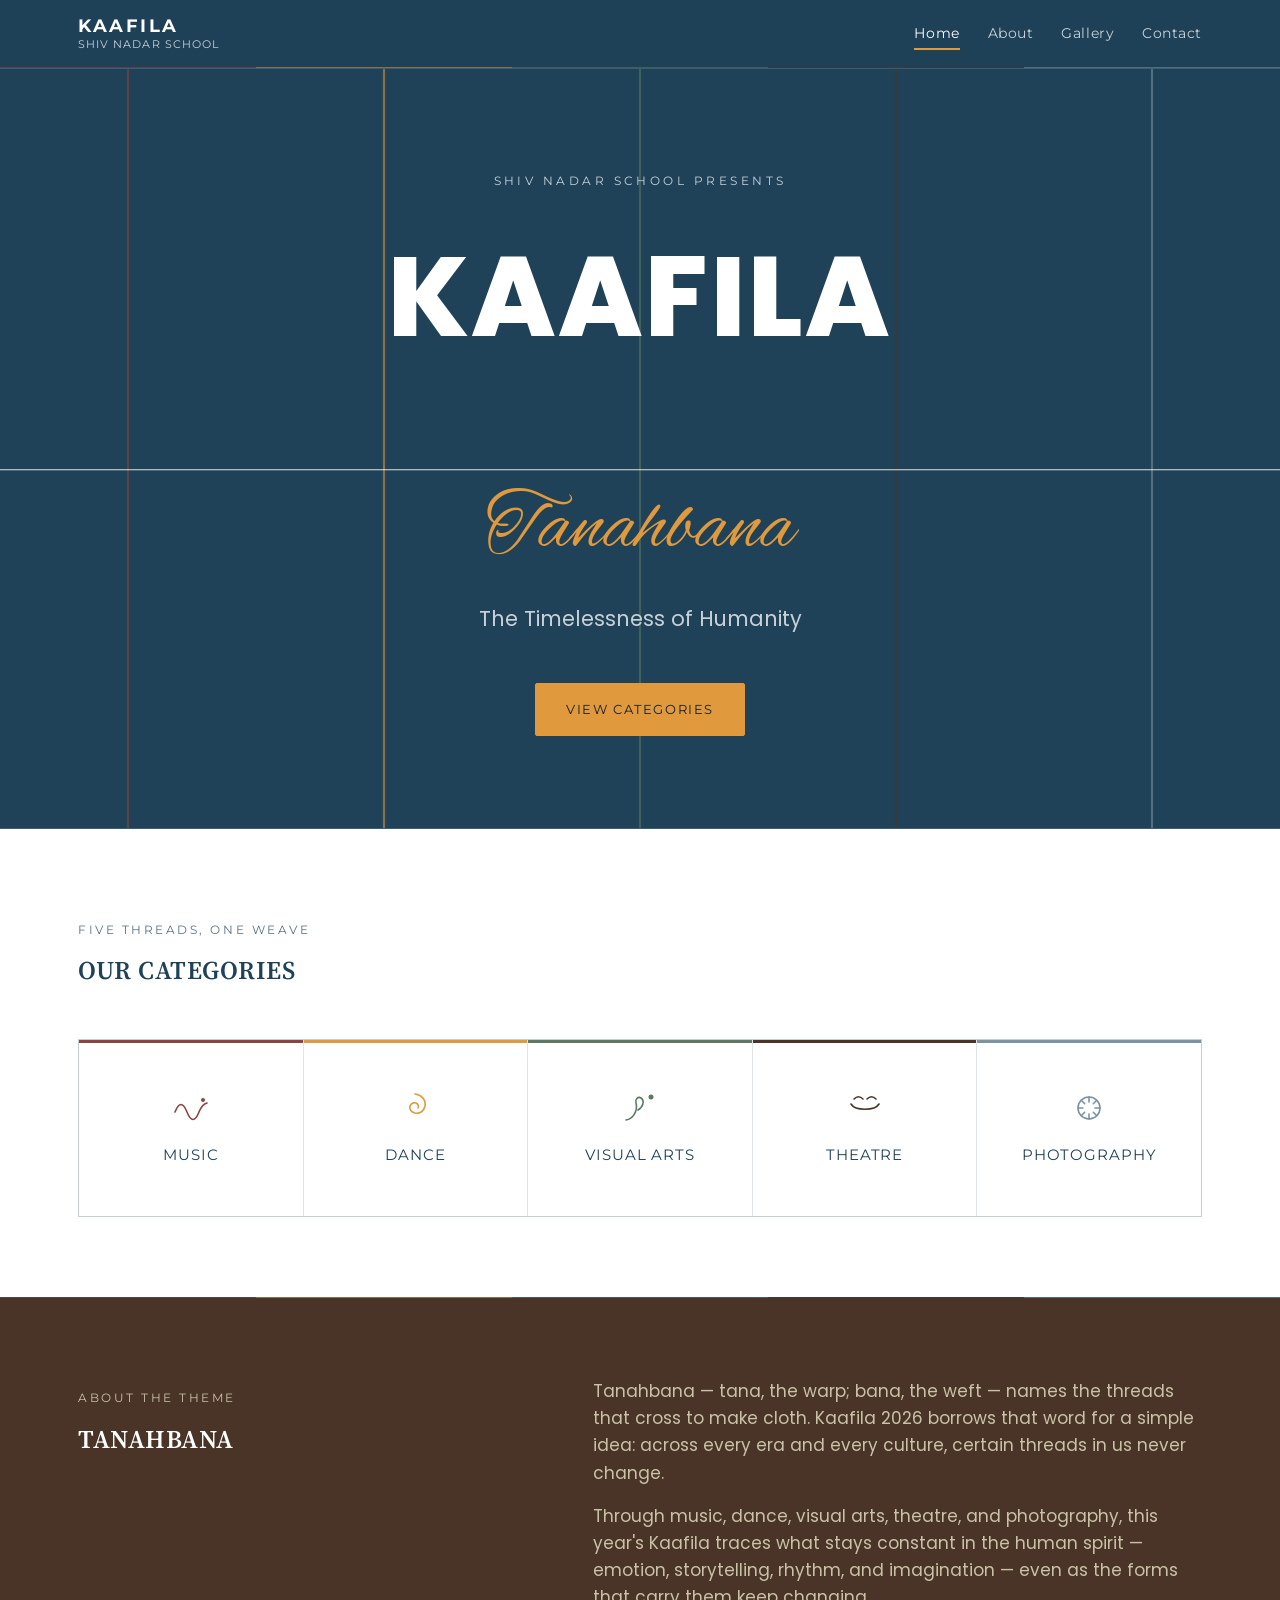
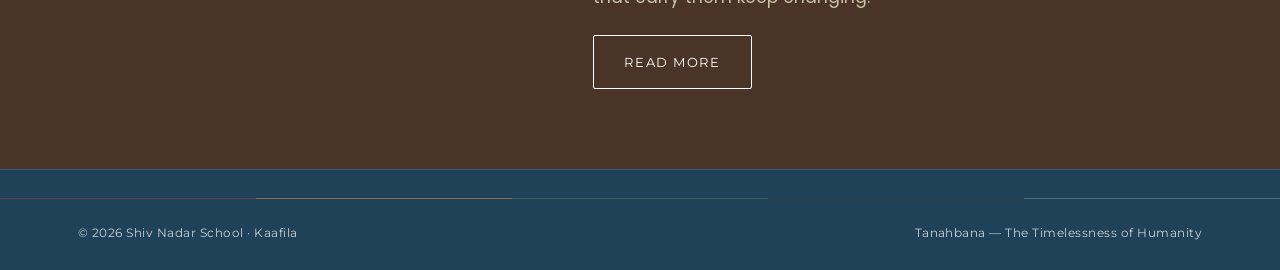
==== index.html @ 6c871692 "Initial commit - Kaafila website" ====
<!DOCTYPE html>
<html lang="en">
<head>
<meta charset="UTF-8">
<meta name="viewport" content="width=device-width, initial-scale=1.0">
<title>Kaafila 2026 — Tanahbana | Shiv Nadar School</title>
<meta name="description" content="Kaafila 2026, Shiv Nadar School's annual celebration of the arts. Theme: Tanahbana — The Timelessness of Humanity. Music, Dance, Visual Arts, Theatre, Photography.">
<link rel="preconnect" href="https://fonts.googleapis.com">
<link rel="preconnect" href="https://fonts.gstatic.com" crossorigin>
<link href="https://fonts.googleapis.com/css2?family=Poppins:wght@400;500;600;700;800;900&family=Source+Serif+4:ital,wght@0,400;0,600;0,700;1,400&family=Montserrat:wght@400;500;600;700&family=Alex+Brush&display=swap" rel="stylesheet">
<link rel="stylesheet" href="css/style.css">
</head>
<body>
<a href="#main-content" class="skip-link">Skip to main content</a>

<header class="site-header">
  <div class="container nav-row">
    <a href="index.html" class="wordmark">
      <span class="name">KAAFILA</span>
      <span class="school">Shiv Nadar School</span>
    </a>
    <button class="nav-toggle" aria-label="Toggle navigation" aria-expanded="false" aria-controls="primary-nav">
      <svg width="20" height="20" viewBox="0 0 20 20" fill="none" stroke="currentColor" stroke-width="1.6" stroke-linecap="round"><line x1="2" y1="5" x2="18" y2="5"/><line x1="2" y1="10" x2="18" y2="10"/><line x1="2" y1="15" x2="18" y2="15"/></svg>
    </button>
    <nav class="nav-links" id="primary-nav" aria-label="Primary">
      <a href="index.html" aria-current="page">Home</a>
      <a href="about.html">About</a>
      <a href="gallery.html">Gallery</a>
      <a href="contact.html">Contact</a>
    </nav>
  </div>
  <div class="weft" role="presentation"></div>
</header>

<main id="main-content">
  <section class="hero" data-band="navy">
    <svg class="loom" viewBox="0 0 1200 800" preserveAspectRatio="xMidYMid slice" aria-hidden="true" focusable="false">
      <line class="warp" x1="120" y1="0" x2="120" y2="800" style="stroke:var(--thread-music); animation-delay:0.1s" stroke-width="2"/>
      <line class="warp" x1="360" y1="0" x2="360" y2="800" style="stroke:var(--thread-dance); animation-delay:0.3s" stroke-width="2"/>
      <line class="warp" x1="600" y1="0" x2="600" y2="800" style="stroke:var(--thread-visual); animation-delay:0.5s" stroke-width="2"/>
      <line class="warp" x1="840" y1="0" x2="840" y2="800" style="stroke:var(--thread-theatre); animation-delay:0.7s" stroke-width="2"/>
      <line class="warp" x1="1080" y1="0" x2="1080" y2="800" style="stroke:var(--thread-photo); animation-delay:0.9s" stroke-width="2"/>
      <line class="weft-line" x1="0" y1="420" x2="1200" y2="420" style="stroke:var(--thread-cream)" stroke-width="1"/>
    </svg>

    <div class="hero-content">
      <p class="hero-eyebrow">Shiv Nadar School Presents</p>
      <h1 class="hero-title">KAAFILA</h1>
      <p class="hero-theme">Tanahbana</p>
      <p class="hero-tagline">The Timelessness of Humanity</p>
      <a href="#categories" class="btn btn-solid">View Categories</a>
    </div>
  </section>

  <section class="section" id="categories" data-band="white">
    <div class="container">
      <div class="section-head">
        <p class="eyebrow">Five Threads, One Weave</p>
        <h2 class="section-title">Our Categories</h2>
      </div>

      <div class="categories-grid" data-reveal-group>
        <a class="category-card" href="music.html" data-cat="music">
          <svg class="icon" viewBox="0 0 40 40" fill="none" stroke="currentColor" stroke-width="1.6" stroke-linecap="round" stroke-linejoin="round" aria-hidden="true">
            <path d="M4 24c4-10 8-10 12 0s8 10 12 0c2-5 4-8 8-9"/>
            <circle cx="32" cy="12" r="2" fill="currentColor" stroke="none"/>
          </svg>
          <span class="label">Music</span>
        </a>
        <a class="category-card" href="dance.html" data-cat="dance">
          <svg class="icon" viewBox="0 0 40 40" fill="none" stroke="currentColor" stroke-width="1.6" stroke-linecap="round" stroke-linejoin="round" aria-hidden="true">
            <path d="M20 6c7 1 11 6 10 12-1 5-5 8-10 7-4-1-6-4-5-7 1-2 3-4 6-3 2 1 3 3 2 5"/>
          </svg>
          <span class="label">Dance</span>
        </a>
        <a class="category-card" href="visual-arts.html" data-cat="visual">
          <svg class="icon" viewBox="0 0 40 40" fill="none" stroke="currentColor" stroke-width="1.6" stroke-linecap="round" stroke-linejoin="round" aria-hidden="true">
            <path d="M6 32c7-1 12-9 10-17-1-4 2-7 5-5 4 3 2 9-3 12"/>
            <circle cx="31" cy="9" r="2.5" fill="currentColor" stroke="none"/>
          </svg>
          <span class="label">Visual Arts</span>
        </a>
        <a class="category-card" href="theatre.html" data-cat="theatre">
          <svg class="icon" viewBox="0 0 40 40" fill="none" stroke="currentColor" stroke-width="1.6" stroke-linecap="round" stroke-linejoin="round" aria-hidden="true">
            <path d="M6 16c4 7 24 7 28 0"/>
            <path d="M9 11c3-3 6-3 9 0M22 11c3-3 6-3 9 0"/>
          </svg>
          <span class="label">Theatre</span>
        </a>
        <a class="category-card" href="photography.html" data-cat="photo">
          <svg class="icon" viewBox="0 0 40 40" fill="none" stroke="currentColor" stroke-width="1.6" stroke-linecap="round" stroke-linejoin="round" aria-hidden="true">
            <circle cx="20" cy="20" r="11"/>
            <path d="M20 9v5M31 20h-5M20 31v-5M9 20h5M27.8 12.2l-3.5 3.5M27.8 27.8l-3.5-3.5M12.2 27.8l3.5-3.5M12.2 12.2l3.5 3.5"/>
          </svg>
          <span class="label">Photography</span>
        </a>
      </div>
    </div>
  </section>

  <hr class="weft">

  <section class="section" data-band="brown">
    <div class="container theme-block">
      <div>
        <p class="eyebrow">About the Theme</p>
        <h2 class="section-title">Tanahbana</h2>
      </div>
      <div>
        <div class="prose">
          <p>Tanahbana — tana, the warp; bana, the weft — names the threads that cross to make cloth. Kaafila 2026 borrows that word for a simple idea: across every era and every culture, certain threads in us never change.</p>
          <p id="theme-more-start">Through music, dance, visual arts, theatre, and photography, this year's Kaafila traces what stays constant in the human spirit — emotion, storytelling, rhythm, and imagination — even as the forms that carry them keep changing.</p>
        </div>
        <div class="read-more-panel" data-read-more-panel>
          <div class="prose" style="padding-top: 1rem;">
            <p>Every performer, artist, and photographer at Kaafila is, in a small way, weaving their own thread into this pattern. The festival doesn't ask any one art form to speak for all of them — it asks each to bring its own weave, so the whole cloth is stronger for the difference.</p>
          </div>
        </div>
        <button class="btn" data-read-more aria-expanded="false" style="margin-top: 1.5rem;">Read More</button>
      </div>
    </div>
  </section>
</main>

<footer class="site-footer">
  <div class="weft" role="presentation"></div>
  <div class="container footer-row" style="padding-top: 1.5rem;">
    <span>© 2026 Shiv Nadar School · Kaafila</span>
    <span>Tanahbana — The Timelessness of Humanity</span>
  </div>
</footer>

<script src="js/main.js"></script>
</body>
</html>
---- css/style.css ----
/* ==========================================================================
   Kaafila 2026 — Tanahbana
   The site's visual language is woven: warp (--tana, vertical, structural)
   and weft (--bana, horizontal, connective) threads recur as dividers,
   underlines and the hero signature.

   Palette balance: navy, white, and espresso brown are the three dominant
   colors — each gets real screen space via section "bands" (data-band on
   each <section>) that cycle navy → white → brown down the page, like
   woven stripes, rather than one color drowning out the other two. Brick
   red and amber stay accents. Sage green and slate blue-grey round out the
   five category colors (the brand palette only supplies 5 hues, and the
   site needs 5 distinguishable ones).

   Token architecture:
   - --ink / --ink-soft / --thread-cream / --thread-cream-dim / --line /
     --line-strong: FIXED navy-band values. Used only by the header, footer,
     skip-link and other chrome that never re-bands as you scroll — that
     chrome should look identical everywhere for wayfinding.
   - --band-*: the same roles, but re-scoped per section via [data-band].
     Everything inside <main> sections reads these instead, so a card,
     button or heading automatically re-themes for whichever band it's in.
   - --thread-*, --charcoal: category accent colors and their paired dark
     text. Global and fixed on purpose — a "Dance" tag should always read
     as amber, whatever band it happens to sit on.
   ========================================================================== */

:root {
  /* Fixed navy-band chrome colors (header, footer, skip-link, focus rings
     fall back to these outside any [data-band] scope) */
  --ink: #1f4258;
  --ink-soft: #2c5570;
  --thread-cream: #ffffff;
  --thread-cream-dim: #c8d1d8;
  --charcoal: #16212b;
  --brown: #4a3428;

  --line: rgba(255, 255, 255, 0.14);
  --line-strong: rgba(255, 255, 255, 0.28);

  /* Band-relative tokens — default to the navy band; overridden below by
     [data-band="white"] and [data-band="brown"] */
  --band-bg: var(--ink);
  --band-surface: var(--ink-soft);
  --band-fg: var(--thread-cream);
  --band-fg-dim: var(--thread-cream-dim);
  --band-line: var(--line);
  --band-line-strong: var(--line-strong);

  /* Category threads — always fixed, never band-relative */
  --thread-music: #8b4441;    /* accent: brick red */
  --thread-dance: #e0993d;    /* accent: amber */
  --thread-visual: #5c7a63;   /* sage — bridges the palette */
  --thread-theatre: #4a3428;  /* espresso brown, in its category-color role */
  --thread-photo: #7c93a3;    /* slate blue-grey — sepia's cool counterpart */

  /* Type — Poppins (main font, body + display), Source Serif 4 (headings +
     subtitles, serif contrast), Montserrat (nav/labels/UI chrome),
     Alex Brush (script accent — "Tanahbana" only, free stand-in for the
     brief's Brittany, which is a paid font not licensable for the web) */
  --font-display: "Alex Brush", "Brush Script MT", cursive;
  --font-heading: "Source Serif 4", Georgia, serif;
  --font-body: "Poppins", "Helvetica Neue", Arial, sans-serif;
  --font-ui: "Montserrat", "Helvetica Neue", Arial, sans-serif;

  --space-1: 0.5rem;
  --space-2: 1rem;
  --space-3: 1.75rem;
  --space-4: 3rem;
  --space-5: 5rem;
  --space-6: 8rem;

  --container: 1180px;
  --radius: 2px;
}

/* Band overrides — applied to <section data-band="..."> */
[data-band="white"] {
  --band-bg: #ffffff;
  --band-surface: #eef2f4;
  --band-fg: #1f4258;
  --band-fg-dim: #5c7280;
  --band-line: rgba(31, 66, 88, 0.14);
  --band-line-strong: rgba(31, 66, 88, 0.28);
}
[data-band="brown"] {
  --band-bg: var(--brown);
  --band-surface: #5d4636;
  --band-fg: #ffffff;
  --band-fg-dim: #c9c2a6;
  --band-line: rgba(255, 255, 255, 0.14);
  --band-line-strong: rgba(255, 255, 255, 0.28);
}
[data-band="navy"] {
  --band-bg: var(--ink);
  --band-surface: var(--ink-soft);
  --band-fg: var(--thread-cream);
  --band-fg-dim: var(--thread-cream-dim);
  --band-line: var(--line);
  --band-line-strong: var(--line-strong);
}

/* -------------------------------------------------------------------------
   Reset
   ------------------------------------------------------------------------- */
*, *::before, *::after { box-sizing: border-box; }
html { scroll-behavior: smooth; }
@media (prefers-reduced-motion: reduce) {
  html { scroll-behavior: auto; }
  *, *::before, *::after {
    animation-duration: 0.001ms !important;
    animation-iteration-count: 1 !important;
    transition-duration: 0.001ms !important;
    scroll-behavior: auto !important;
  }
}

body {
  margin: 0;
  background: var(--band-bg);
  color: var(--band-fg);
  font-family: var(--font-body);
  font-size: 17px;
  line-height: 1.6;
  -webkit-font-smoothing: antialiased;
}

img { max-width: 100%; display: block; }
a { color: inherit; text-decoration: none; }
button { font: inherit; cursor: pointer; }
ul { list-style: none; margin: 0; padding: 0; }
h1, h2, h3, h4 { margin: 0; font-weight: 400; }

:focus-visible {
  outline: 2px solid var(--band-fg);
  outline-offset: 3px;
}

.container {
  width: 100%;
  max-width: var(--container);
  margin-inline: auto;
  padding-inline: var(--space-3);
}

.eyebrow {
  font-family: var(--font-ui);
  font-size: 0.72rem;
  letter-spacing: 0.22em;
  text-transform: uppercase;
  color: var(--band-fg-dim);
}

.visually-hidden {
  position: absolute;
  width: 1px; height: 1px;
  overflow: hidden;
  clip: rect(0 0 0 0);
  white-space: nowrap;
}

.skip-link {
  position: absolute;
  left: -9999px;
  top: 0;
  z-index: 200;
  background: var(--thread-cream);
  color: var(--ink);
  padding: 0.75rem 1.25rem;
  font-family: var(--font-ui);
  font-size: 0.85rem;
  letter-spacing: 0.04em;
}
.skip-link:focus {
  left: var(--space-2);
  top: var(--space-2);
}

/* -------------------------------------------------------------------------
   Weft divider — the recurring horizontal-thread motif. Fixed colors on
   purpose: as a section-to-section seam marker, it should read the same
   whichever two bands it sits between.
   ------------------------------------------------------------------------- */
.weft {
  height: 1px;
  background: linear-gradient(
    90deg,
    var(--thread-music) 0 20%,
    var(--thread-dance) 20% 40%,
    var(--thread-visual) 40% 60%,
    var(--thread-theatre) 60% 80%,
    var(--thread-photo) 80% 100%
  );
  opacity: 0.55;
  border: 0;
  margin: 0;
}

/* -------------------------------------------------------------------------
   Header / nav — fixed navy chrome, never re-bands, for consistent
   wayfinding regardless of which section is scrolled behind it.
   ------------------------------------------------------------------------- */
.site-header {
  position: sticky;
  top: 0;
  z-index: 40;
  background: rgba(31, 66, 88, 0.92);
  backdrop-filter: blur(10px);
  border-bottom: 1px solid var(--line);
}

.nav-row {
  display: flex;
  align-items: center;
  justify-content: space-between;
  padding-block: var(--space-2);
}

.wordmark {
  display: flex;
  flex-direction: column;
  line-height: 1.1;
}
.wordmark .name {
  font-family: var(--font-ui);
  font-weight: 700;
  font-size: 1.15rem;
  letter-spacing: 0.14em;
}
.wordmark .school {
  font-family: var(--font-ui);
  font-size: 0.66rem;
  letter-spacing: 0.1em;
  color: var(--thread-cream-dim);
  text-transform: uppercase;
  margin-top: 0.2rem;
}

.nav-links {
  display: flex;
  gap: var(--space-3);
  font-family: var(--font-ui);
  font-size: 0.85rem;
  letter-spacing: 0.04em;
}

.nav-links a {
  position: relative;
  padding-block: 0.3rem;
  color: var(--thread-cream-dim);
  transition: color 0.2s ease;
}
.nav-links a:hover,
.nav-links a:focus-visible { color: var(--thread-cream); }
.nav-links a[aria-current="page"] { color: var(--thread-cream); }
.nav-links a[aria-current="page"]::after {
  content: "";
  position: absolute;
  left: 0; right: 0; bottom: -1px;
  height: 2px;
  background: var(--thread-dance);
}

.nav-toggle {
  display: none;
  background: none;
  border: 1px solid var(--line-strong);
  color: var(--thread-cream);
  width: 44px;
  height: 44px;
  border-radius: var(--radius);
}
.nav-toggle svg { pointer-events: none; }

@media (max-width: 780px) {
  .nav-toggle { display: inline-flex; align-items: center; justify-content: center; }
  .nav-links {
    position: absolute;
    top: 100%;
    left: 0; right: 0;
    flex-direction: column;
    gap: 0;
    background: var(--ink-soft);
    border-bottom: 1px solid var(--line);
    max-height: 0;
    overflow: hidden;
    transition: max-height 0.3s ease;
  }
  .nav-links.is-open { max-height: 320px; }
  .nav-links a {
    padding: var(--space-2) var(--space-3);
    display: block;
    border-top: 1px solid var(--line);
  }
}

/* -------------------------------------------------------------------------
   Hero + loom signature
   ------------------------------------------------------------------------- */
.hero {
  position: relative;
  overflow: hidden;
  min-height: min(88vh, 760px);
  display: flex;
  align-items: center;
  justify-content: center;
  text-align: center;
  background: var(--band-bg);
  color: var(--band-fg);
  border-bottom: 1px solid var(--band-line);
}

.loom {
  position: absolute;
  inset: 0;
  width: 100%;
  height: 100%;
}
.loom .warp {
  stroke-dasharray: 900;
  stroke-dashoffset: 900;
  animation: draw-thread 1.8s ease forwards;
  opacity: 0.55;
}
.loom .weft-line {
  stroke-dasharray: 1400;
  stroke-dashoffset: 1400;
  animation: draw-thread 1.4s ease forwards;
  animation-delay: 1.6s;
  opacity: 0.85;
}
@keyframes draw-thread {
  to { stroke-dashoffset: 0; }
}
@media (prefers-reduced-motion: reduce) {
  .loom .warp, .loom .weft-line {
    stroke-dashoffset: 0;
    animation: none;
  }
}

.hero-content {
  position: relative;
  z-index: 2;
  padding: var(--space-3);
  animation: rise 1s ease 1.9s both;
}
@media (prefers-reduced-motion: reduce) {
  .hero-content { animation: none; }
}
@keyframes rise {
  from { opacity: 0; transform: translateY(14px); }
  to { opacity: 1; transform: translateY(0); }
}

.hero-eyebrow {
  font-family: var(--font-ui);
  letter-spacing: 0.3em;
  font-size: 0.72rem;
  color: var(--band-fg-dim);
  text-transform: uppercase;
}

.hero-title {
  font-family: var(--font-body);
  font-weight: 800;
  font-size: clamp(3rem, 10vw, 7rem);
  letter-spacing: 0.02em;
  margin-block: var(--space-2);
}

.hero-theme {
  font-family: var(--font-display);
  font-style: normal;
  font-weight: 400;
  font-size: clamp(2.6rem, 7vw, 5rem);
  color: var(--thread-dance);
  margin-bottom: var(--space-1);
}

.hero-tagline {
  font-family: var(--font-body);
  font-size: clamp(1.05rem, 2vw, 1.3rem);
  color: var(--band-fg-dim);
  max-width: 36ch;
  margin: 0 auto var(--space-4);
}

/* -------------------------------------------------------------------------
   Buttons
   ------------------------------------------------------------------------- */
.btn {
  display: inline-flex;
  align-items: center;
  gap: 0.6rem;
  font-family: var(--font-ui);
  font-size: 0.82rem;
  letter-spacing: 0.12em;
  text-transform: uppercase;
  padding: 0.95rem 1.9rem;
  border: 1px solid var(--band-fg);
  color: var(--band-fg);
  background: transparent;
  border-radius: var(--radius);
  transition: background 0.25s ease, color 0.25s ease, border-color 0.25s ease;
}
.btn:hover, .btn:focus-visible {
  background: var(--band-fg);
  color: var(--band-bg);
}
.btn-solid {
  background: var(--thread-dance);
  border-color: var(--thread-dance);
  color: var(--charcoal);
}
.btn-solid:hover, .btn-solid:focus-visible {
  background: var(--band-fg);
  border-color: var(--band-fg);
  color: var(--band-bg);
}

/* -------------------------------------------------------------------------
   Sections
   ------------------------------------------------------------------------- */
.section {
  padding-block: var(--space-5);
  background: var(--band-bg);
  color: var(--band-fg);
}
.section-head {
  margin-bottom: var(--space-4);
}
.section-title {
  font-family: var(--font-heading);
  font-weight: 600;
  font-size: 1.6rem;
  letter-spacing: 0.02em;
  text-transform: uppercase;
  margin-top: var(--space-1);
}

/* Category cards ---------------------------------------------------------*/
.categories-grid {
  display: grid;
  grid-template-columns: repeat(5, 1fr);
  gap: 1px;
  background: var(--band-line);
  border: 1px solid var(--band-line);
}
@media (max-width: 900px) {
  .categories-grid { grid-template-columns: repeat(2, 1fr); }
}
@media (max-width: 520px) {
  .categories-grid { grid-template-columns: 1fr; }
}

.category-card {
  background: var(--band-bg);
  padding: var(--space-4) var(--space-2);
  display: flex;
  flex-direction: column;
  align-items: center;
  text-align: center;
  gap: var(--space-2);
  position: relative;
  transition: background 0.25s ease;
}
.category-card::before {
  content: "";
  position: absolute;
  top: 0; left: 0; right: 0;
  height: 3px;
  background: var(--thread);
}
.category-card:hover { background: var(--band-surface); }
.category-card .icon { width: 40px; height: 40px; color: var(--thread); }
.category-card .label {
  font-family: var(--font-ui);
  font-size: 0.92rem;
  letter-spacing: 0.06em;
  text-transform: uppercase;
}

.category-card[data-cat="music"]    { --thread: var(--thread-music); }
.category-card[data-cat="dance"]    { --thread: var(--thread-dance); }
.category-card[data-cat="visual"]   { --thread: var(--thread-visual); }
.category-card[data-cat="theatre"]  { --thread: var(--thread-theatre); }
.category-card[data-cat="photo"]    { --thread: var(--thread-photo); }

/* Theme / about copy blocks ----------------------------------------------*/
.prose {
  max-width: 62ch;
}
.prose p { margin: 0 0 var(--space-2); color: var(--band-fg-dim); }
.prose p:last-child { margin-bottom: 0; }

.theme-block {
  display: grid;
  grid-template-columns: 1fr 1.4fr;
  gap: var(--space-5);
  align-items: start;
}
@media (max-width: 780px) {
  .theme-block { grid-template-columns: 1fr; gap: var(--space-3); }
}

/* Purpose / list blocks ----------------------------------------------------*/
.thread-list { display: grid; gap: var(--space-2); }
.thread-list li {
  display: flex;
  align-items: baseline;
  gap: var(--space-2);
  padding-bottom: var(--space-2);
  border-bottom: 1px solid var(--band-line);
  color: var(--band-fg-dim);
}
.thread-list li:last-child { border-bottom: 0; }
.thread-list .mark {
  width: 10px; height: 10px;
  border-radius: 50%;
  flex: none;
  background: var(--thread-dance);
}

.artforms-list {
  display: grid;
  gap: 0;
}
.artforms-list li {
  display: grid;
  grid-template-columns: 4px 1fr;
  gap: var(--space-2);
  padding: var(--space-2) 0;
  border-bottom: 1px solid var(--band-line);
}
.artforms-list li:first-child { border-top: 1px solid var(--band-line); }
.artforms-list .swatch { background: var(--c); border-radius: 1px; }
.artforms-list .name {
  font-family: var(--font-ui);
  text-transform: uppercase;
  letter-spacing: 0.08em;
  font-size: 0.95rem;
}
.artforms-list li:nth-child(1) .swatch { --c: var(--thread-music); }
.artforms-list li:nth-child(2) .swatch { --c: var(--thread-dance); }
.artforms-list li:nth-child(3) .swatch { --c: var(--thread-visual); }
.artforms-list li:nth-child(4) .swatch { --c: var(--thread-theatre); }
.artforms-list li:nth-child(5) .swatch { --c: var(--thread-photo); }

/* -------------------------------------------------------------------------
   Filters (gallery)
   ------------------------------------------------------------------------- */
.filters {
  display: flex;
  flex-wrap: wrap;
  gap: 0.6rem;
  margin-bottom: var(--space-4);
}
.filter-btn {
  display: inline-flex;
  align-items: center;
  min-height: 44px;
  font-family: var(--font-ui);
  font-size: 0.78rem;
  letter-spacing: 0.08em;
  text-transform: uppercase;
  padding: 0.55rem 1.1rem;
  border: 1px solid var(--band-line-strong);
  background: transparent;
  color: var(--band-fg-dim);
  border-radius: var(--radius);
  transition: all 0.2s ease;
}
.filter-btn:hover { color: var(--band-fg); border-color: var(--band-fg-dim); }
.filter-btn.is-active {
  background: var(--band-fg);
  color: var(--band-bg);
  border-color: var(--band-fg);
}

/* Schedule-page relics — kept for the shared .tag/.event-row/.event-btn
   component vocabulary in case a date-ordered listing view returns; not
   currently rendered anywhere. ------------------------------------------*/
.schedule-day {
  margin-bottom: var(--space-4);
}
.schedule-day-head {
  display: flex;
  align-items: baseline;
  gap: var(--space-2);
  margin-bottom: var(--space-2);
  font-family: var(--font-display);
  font-style: italic;
  font-size: 1.6rem;
  color: var(--thread-dance);
}
.schedule-day-head .weft { flex: 1; }

.event-row {
  display: grid;
  grid-template-columns: 1fr auto;
  gap: var(--space-2);
  align-items: center;
  padding: var(--space-2) 0;
  border-bottom: 1px solid var(--band-line);
}
.event-row:first-of-type { border-top: 1px solid var(--band-line); }

.event-btn {
  display: inline-flex;
  align-items: center;
  min-height: 44px;
  background: none;
  border: none;
  text-align: left;
  color: var(--band-fg);
  font-family: var(--font-body);
  font-size: 1.05rem;
  padding: 0.2rem 0;
  border-bottom: 1px dashed transparent;
}
.event-btn:hover, .event-btn:focus-visible {
  border-bottom-color: var(--band-fg-dim);
}

.tag {
  font-family: var(--font-ui);
  font-size: 0.68rem;
  letter-spacing: 0.08em;
  text-transform: uppercase;
  padding: 0.3rem 0.6rem;
  border-radius: var(--radius);
  white-space: nowrap;
  color: var(--charcoal);
  background: var(--thread);
}
.tag[data-cat="music"]   { --thread: var(--thread-music); color: var(--thread-cream); }
.tag[data-cat="dance"]   { --thread: var(--thread-dance); }
.tag[data-cat="visual"]  { --thread: var(--thread-visual); color: var(--thread-cream); }
.tag[data-cat="theatre"] { --thread: var(--thread-theatre); color: var(--thread-cream); }
.tag[data-cat="photo"]   { --thread: var(--thread-photo); }

.schedule-note {
  font-family: var(--font-ui);
  font-size: 0.82rem;
  color: var(--band-fg-dim);
  padding-top: var(--space-3);
}

/* -------------------------------------------------------------------------
   Category page: poster grid
   ------------------------------------------------------------------------- */
.category-hero {
  padding-top: 4rem;
  padding-bottom: 1rem;
}
.category-hero .section-title {
  font-size: clamp(2rem, 5vw, 2.8rem);
  color: var(--thread-current, var(--band-fg));
}
.category-hero .tagline {
  color: var(--band-fg-dim);
  margin-top: 0.5rem;
}

.poster-grid {
  display: grid;
  grid-template-columns: repeat(2, 1fr);
  gap: var(--space-3);
}
@media (max-width: 640px) {
  .poster-grid { grid-template-columns: 1fr; }
}

.poster-card {
  display: block;
  border: 1px solid var(--band-line);
  background: var(--band-surface);
  transition: border-color 0.2s ease, transform 0.2s ease;
}
.poster-card:hover,
.poster-card:focus-visible {
  border-color: var(--thread-current, var(--band-fg-dim));
  transform: translateY(-2px);
}

.poster-art {
  display: block;
  aspect-ratio: 4 / 3;
  overflow: hidden;
}
.poster-art svg { width: 100%; height: 100%; display: block; }

.poster-info {
  padding: var(--space-2);
  border-top: 1px solid var(--band-line);
}
.poster-title {
  display: block;
  font-family: var(--font-body);
  font-weight: 600;
  font-size: 1rem;
  letter-spacing: 0.01em;
  color: var(--band-fg);
}
.poster-subtitle {
  display: block;
  font-family: var(--font-heading);
  font-style: italic;
  font-size: 0.9rem;
  color: var(--band-fg-dim);
  margin-top: 0.2rem;
}

/* -------------------------------------------------------------------------
   Event detail page
   ------------------------------------------------------------------------- */
.back-link {
  display: inline-flex;
  align-items: center;
  gap: 0.4rem;
  font-family: var(--font-ui);
  font-size: 0.8rem;
  letter-spacing: 0.04em;
  color: var(--band-fg-dim);
  margin-bottom: var(--space-3);
}
.back-link:hover, .back-link:focus-visible { color: var(--band-fg); }

.event-subtitle {
  font-family: var(--font-heading);
  font-style: italic;
  color: var(--band-fg-dim);
  font-size: 1.15rem;
  margin-top: 0.3rem;
}

.event-poster-full {
  margin-top: var(--space-3);
  aspect-ratio: 16 / 8;
  overflow: hidden;
  border: 1px solid var(--band-line);
}
.event-poster-full svg { width: 100%; height: 100%; display: block; }

.event-meta {
  display: flex;
  align-items: center;
  gap: var(--space-2);
  margin-top: var(--space-3);
  font-family: var(--font-ui);
  font-size: 0.85rem;
  color: var(--band-fg-dim);
}
.event-meta strong { color: var(--band-fg); font-weight: 700; }

.event-description {
  max-width: 62ch;
  margin-top: var(--space-2);
  color: var(--band-fg-dim);
}

.pdf-grid {
  display: grid;
  grid-template-columns: repeat(2, 1fr);
  gap: var(--space-2);
  margin-top: var(--space-4);
}
@media (max-width: 640px) {
  .pdf-grid { grid-template-columns: 1fr; }
}

.pdf-btn {
  display: flex;
  align-items: center;
  gap: 0.7rem;
  padding: var(--space-2);
  border: 1px solid var(--band-line-strong);
  font-family: var(--font-ui);
  font-size: 0.85rem;
  letter-spacing: 0.02em;
  color: var(--band-fg);
  transition: border-color 0.2s ease, background 0.2s ease;
}
.pdf-btn:hover, .pdf-btn:focus-visible {
  border-color: var(--thread-dance);
  background: var(--band-surface);
}
.pdf-btn svg { flex: none; width: 22px; height: 22px; color: var(--thread-dance); }
.pdf-btn[aria-disabled="true"] {
  color: var(--band-fg-dim);
  border-style: dashed;
  cursor: not-allowed;
  pointer-events: none;
}
.pdf-btn[aria-disabled="true"] svg { color: var(--band-fg-dim); }
.pdf-btn .pdf-label { display: flex; flex-direction: column; gap: 0.1rem; }
.pdf-btn .pdf-status { font-size: 0.72rem; text-transform: uppercase; letter-spacing: 0.06em; }

.event-not-found {
  padding: var(--space-5) 0;
  text-align: center;
  color: var(--band-fg-dim);
}

/* -------------------------------------------------------------------------
   Gallery
   ------------------------------------------------------------------------- */
.gallery-grid {
  display: grid;
  grid-template-columns: repeat(4, 1fr);
  gap: var(--space-1);
}
@media (max-width: 900px) { .gallery-grid { grid-template-columns: repeat(3, 1fr); } }
@media (max-width: 640px) { .gallery-grid { grid-template-columns: repeat(2, 1fr); } }

.gallery-tile {
  aspect-ratio: 4 / 5;
  position: relative;
  overflow: hidden;
  background: var(--band-surface);
  transition: opacity 0.25s ease, transform 0.3s ease;
}
.gallery-tile.is-hidden { display: none; }
.gallery-tile svg { width: 100%; height: 100%; }
.gallery-tile .cap {
  position: absolute;
  left: 0; right: 0; bottom: 0;
  padding: var(--space-1) var(--space-2);
  font-family: var(--font-ui);
  font-size: 0.68rem;
  letter-spacing: 0.08em;
  text-transform: uppercase;
  background: linear-gradient(0deg, rgba(0,0,0,0.55), transparent);
  color: #fff; /* fixed: sits on its own dark image-legibility gradient, independent of band */
}

/* -------------------------------------------------------------------------
   Contact
   ------------------------------------------------------------------------- */
.contact-grid {
  display: grid;
  grid-template-columns: 0.9fr 1.1fr;
  gap: var(--space-5);
}
@media (max-width: 860px) {
  .contact-grid { grid-template-columns: 1fr; gap: var(--space-4); }
}

.contact-detail {
  display: grid;
  gap: var(--space-1);
  padding: var(--space-2) 0;
  border-bottom: 1px solid var(--band-line);
}
.contact-detail:first-child { border-top: 1px solid var(--band-line); }
.contact-detail dt {
  font-family: var(--font-ui);
  font-size: 0.68rem;
  letter-spacing: 0.12em;
  text-transform: uppercase;
  color: var(--band-fg-dim);
}
.contact-detail dd {
  margin: 0;
  font-size: 1.1rem;
}

.form-field {
  display: grid;
  gap: 0.5rem;
  margin-bottom: var(--space-3);
}
.form-field label {
  font-family: var(--font-ui);
  font-size: 0.72rem;
  letter-spacing: 0.1em;
  text-transform: uppercase;
  color: var(--band-fg-dim);
}
.form-field input,
.form-field textarea {
  background: transparent;
  border: 1px solid var(--band-line-strong);
  color: var(--band-fg);
  font-family: var(--font-body);
  font-size: 1rem;
  padding: 0.8rem 0.9rem;
  border-radius: var(--radius);
  resize: vertical;
}
.form-field input:focus,
.form-field textarea:focus {
  border-color: var(--thread-dance);
  outline: none;
}
.form-note {
  font-family: var(--font-ui);
  font-size: 0.76rem;
  color: var(--band-fg-dim);
  margin-top: var(--space-2);
}
.form-status {
  font-family: var(--font-ui);
  font-size: 0.85rem;
  padding: var(--space-2);
  border: 1px solid var(--thread-visual);
  color: var(--band-fg);
  margin-top: var(--space-3);
}
.form-status[hidden] { display: none; }

/* -------------------------------------------------------------------------
   Footer — fixed navy chrome, matches header
   ------------------------------------------------------------------------- */
.site-footer {
  background: var(--ink);
  border-top: 1px solid var(--line);
  padding-block: var(--space-3);
}
.footer-row {
  display: flex;
  justify-content: space-between;
  align-items: center;
  flex-wrap: wrap;
  gap: var(--space-2);
  font-family: var(--font-ui);
  font-size: 0.76rem;
  color: var(--thread-cream-dim);
  letter-spacing: 0.04em;
}

/* -------------------------------------------------------------------------
   Read more expandable (home)
   ------------------------------------------------------------------------- */
.read-more-panel {
  overflow: hidden;
  max-height: 0;
  transition: max-height 0.4s ease;
}
.read-more-panel.is-open { max-height: 600px; }

/* -------------------------------------------------------------------------
   Scroll reveal — progressive enhancement only. JS adds .reveal-pending
   (never present without JS), so content is fully visible with no script,
   no CSS, or a reduced-motion preference. Grid children get a staggered
   transition-delay set inline by initScrollReveal().
   ------------------------------------------------------------------------- */
.reveal-pending {
  opacity: 0;
  transform: translateY(14px);
  transition: opacity 0.4s ease-out, transform 0.4s ease-out;
}
.reveal-pending.reveal-visible {
  opacity: 1;
  transform: translateY(0);
}
@media (prefers-reduced-motion: reduce) {
  .reveal-pending {
    opacity: 1;
    transform: none;
    transition: none;
  }
}
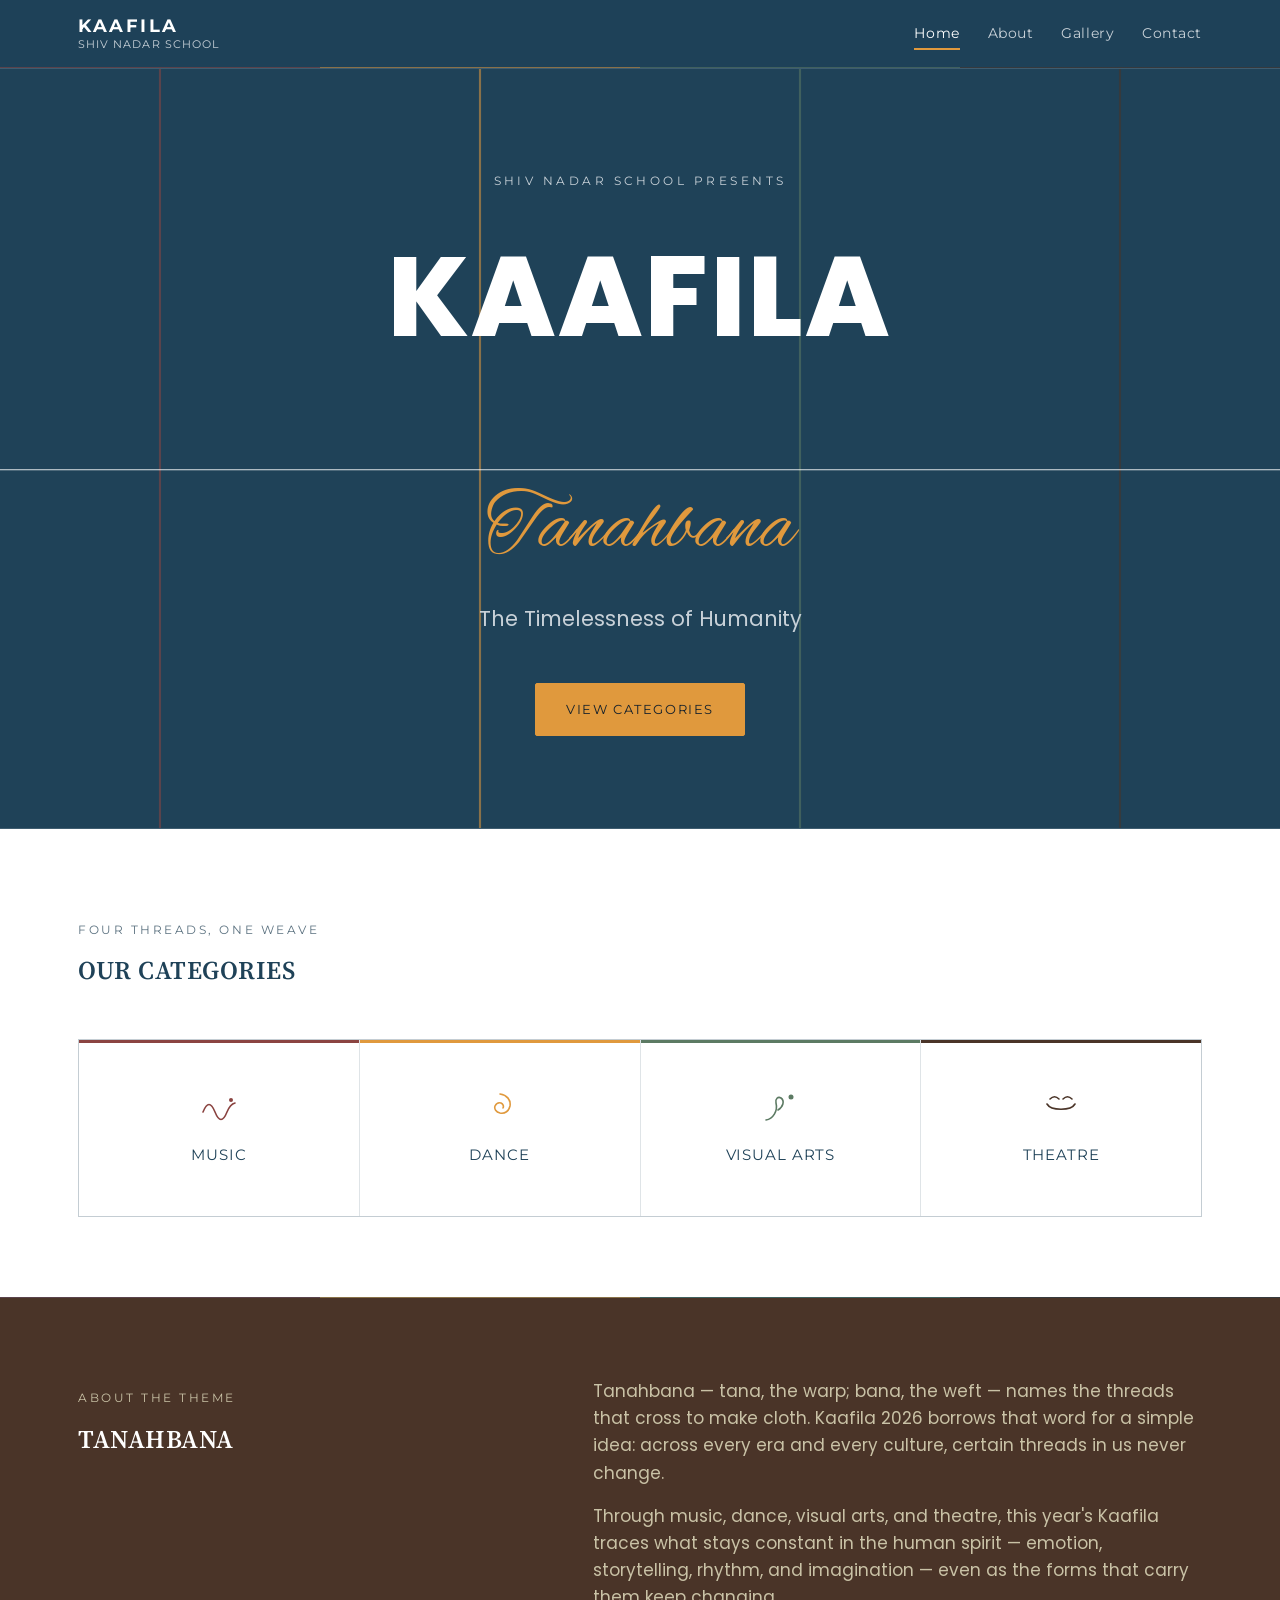
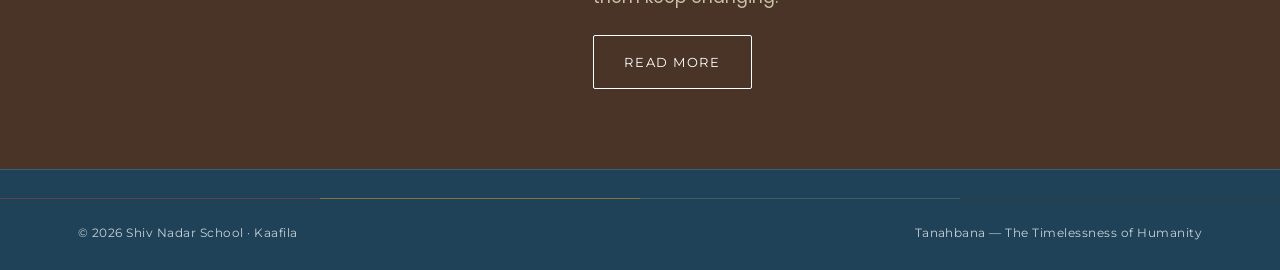
==== commit a665bc55: "Remove Photography category from site Drops the Photography category page, nav card, gallery filter," ====
--- a/index.html
+++ b/index.html
@@ -4,7 +4,7 @@
 <meta charset="UTF-8">
 <meta name="viewport" content="width=device-width, initial-scale=1.0">
 <title>Kaafila 2026 — Tanahbana | Shiv Nadar School</title>
-<meta name="description" content="Kaafila 2026, Shiv Nadar School's annual celebration of the arts. Theme: Tanahbana — The Timelessness of Humanity. Music, Dance, Visual Arts, Theatre, Photography.">
+<meta name="description" content="Kaafila 2026, Shiv Nadar School's annual celebration of the arts. Theme: Tanahbana — The Timelessness of Humanity. Music, Dance, Visual Arts, Theatre.">
 <link rel="preconnect" href="https://fonts.googleapis.com">
 <link rel="preconnect" href="https://fonts.gstatic.com" crossorigin>
 <link href="https://fonts.googleapis.com/css2?family=Poppins:wght@400;500;600;700;800;900&family=Source+Serif+4:ital,wght@0,400;0,600;0,700;1,400&family=Montserrat:wght@400;500;600;700&family=Alex+Brush&display=swap" rel="stylesheet">
@@ -35,11 +35,10 @@
 <main id="main-content">
   <section class="hero" data-band="navy">
     <svg class="loom" viewBox="0 0 1200 800" preserveAspectRatio="xMidYMid slice" aria-hidden="true" focusable="false">
-      <line class="warp" x1="120" y1="0" x2="120" y2="800" style="stroke:var(--thread-music); animation-delay:0.1s" stroke-width="2"/>
-      <line class="warp" x1="360" y1="0" x2="360" y2="800" style="stroke:var(--thread-dance); animation-delay:0.3s" stroke-width="2"/>
-      <line class="warp" x1="600" y1="0" x2="600" y2="800" style="stroke:var(--thread-visual); animation-delay:0.5s" stroke-width="2"/>
-      <line class="warp" x1="840" y1="0" x2="840" y2="800" style="stroke:var(--thread-theatre); animation-delay:0.7s" stroke-width="2"/>
-      <line class="warp" x1="1080" y1="0" x2="1080" y2="800" style="stroke:var(--thread-photo); animation-delay:0.9s" stroke-width="2"/>
+      <line class="warp" x1="150" y1="0" x2="150" y2="800" style="stroke:var(--thread-music); animation-delay:0.1s" stroke-width="2"/>
+      <line class="warp" x1="450" y1="0" x2="450" y2="800" style="stroke:var(--thread-dance); animation-delay:0.3s" stroke-width="2"/>
+      <line class="warp" x1="750" y1="0" x2="750" y2="800" style="stroke:var(--thread-visual); animation-delay:0.5s" stroke-width="2"/>
+      <line class="warp" x1="1050" y1="0" x2="1050" y2="800" style="stroke:var(--thread-theatre); animation-delay:0.7s" stroke-width="2"/>
       <line class="weft-line" x1="0" y1="420" x2="1200" y2="420" style="stroke:var(--thread-cream)" stroke-width="1"/>
     </svg>
 
@@ -55,7 +54,7 @@
   <section class="section" id="categories" data-band="white">
     <div class="container">
       <div class="section-head">
-        <p class="eyebrow">Five Threads, One Weave</p>
+        <p class="eyebrow">Four Threads, One Weave</p>
         <h2 class="section-title">Our Categories</h2>
       </div>
 
@@ -87,13 +86,6 @@
           </svg>
           <span class="label">Theatre</span>
         </a>
-        <a class="category-card" href="photography.html" data-cat="photo">
-          <svg class="icon" viewBox="0 0 40 40" fill="none" stroke="currentColor" stroke-width="1.6" stroke-linecap="round" stroke-linejoin="round" aria-hidden="true">
-            <circle cx="20" cy="20" r="11"/>
-            <path d="M20 9v5M31 20h-5M20 31v-5M9 20h5M27.8 12.2l-3.5 3.5M27.8 27.8l-3.5-3.5M12.2 27.8l3.5-3.5M12.2 12.2l3.5 3.5"/>
-          </svg>
-          <span class="label">Photography</span>
-        </a>
       </div>
     </div>
   </section>
@@ -109,7 +101,7 @@
       <div>
         <div class="prose">
           <p>Tanahbana — tana, the warp; bana, the weft — names the threads that cross to make cloth. Kaafila 2026 borrows that word for a simple idea: across every era and every culture, certain threads in us never change.</p>
-          <p id="theme-more-start">Through music, dance, visual arts, theatre, and photography, this year's Kaafila traces what stays constant in the human spirit — emotion, storytelling, rhythm, and imagination — even as the forms that carry them keep changing.</p>
+          <p id="theme-more-start">Through music, dance, visual arts, and theatre, this year's Kaafila traces what stays constant in the human spirit — emotion, storytelling, rhythm, and imagination — even as the forms that carry them keep changing.</p>
         </div>
         <div class="read-more-panel" data-read-more-panel>
           <div class="prose" style="padding-top: 1rem;">
--- a/css/style.css
+++ b/css/style.css
@@ -52,7 +52,6 @@
   --thread-dance: #e0993d;    /* accent: amber */
   --thread-visual: #5c7a63;   /* sage — bridges the palette */
   --thread-theatre: #4a3428;  /* espresso brown, in its category-color role */
-  --thread-photo: #7c93a3;    /* slate blue-grey — sepia's cool counterpart */
 
   /* Type — Poppins (main font, body + display), Source Serif 4 (headings +
      subtitles, serif contrast), Montserrat (nav/labels/UI chrome),
@@ -185,11 +184,10 @@
   height: 1px;
   background: linear-gradient(
     90deg,
-    var(--thread-music) 0 20%,
-    var(--thread-dance) 20% 40%,
-    var(--thread-visual) 40% 60%,
-    var(--thread-theatre) 60% 80%,
-    var(--thread-photo) 80% 100%
+    var(--thread-music) 0 25%,
+    var(--thread-dance) 25% 50%,
+    var(--thread-visual) 50% 75%,
+    var(--thread-theatre) 75% 100%
   );
   opacity: 0.55;
   border: 0;
@@ -442,7 +440,7 @@
 /* Category cards ---------------------------------------------------------*/
 .categories-grid {
   display: grid;
-  grid-template-columns: repeat(5, 1fr);
+  grid-template-columns: repeat(4, 1fr);
   gap: 1px;
   background: var(--band-line);
   border: 1px solid var(--band-line);
@@ -485,7 +483,6 @@
 .category-card[data-cat="dance"]    { --thread: var(--thread-dance); }
 .category-card[data-cat="visual"]   { --thread: var(--thread-visual); }
 .category-card[data-cat="theatre"]  { --thread: var(--thread-theatre); }
-.category-card[data-cat="photo"]    { --thread: var(--thread-photo); }
 
 /* Theme / about copy blocks ----------------------------------------------*/
 .prose {
@@ -545,7 +542,6 @@
 .artforms-list li:nth-child(2) .swatch { --c: var(--thread-dance); }
 .artforms-list li:nth-child(3) .swatch { --c: var(--thread-visual); }
 .artforms-list li:nth-child(4) .swatch { --c: var(--thread-theatre); }
-.artforms-list li:nth-child(5) .swatch { --c: var(--thread-photo); }
 
 /* -------------------------------------------------------------------------
    Filters (gallery)
@@ -638,7 +634,6 @@
 .tag[data-cat="dance"]   { --thread: var(--thread-dance); }
 .tag[data-cat="visual"]  { --thread: var(--thread-visual); color: var(--thread-cream); }
 .tag[data-cat="theatre"] { --thread: var(--thread-theatre); color: var(--thread-cream); }
-.tag[data-cat="photo"]   { --thread: var(--thread-photo); }
 
 .schedule-note {
   font-family: var(--font-ui);
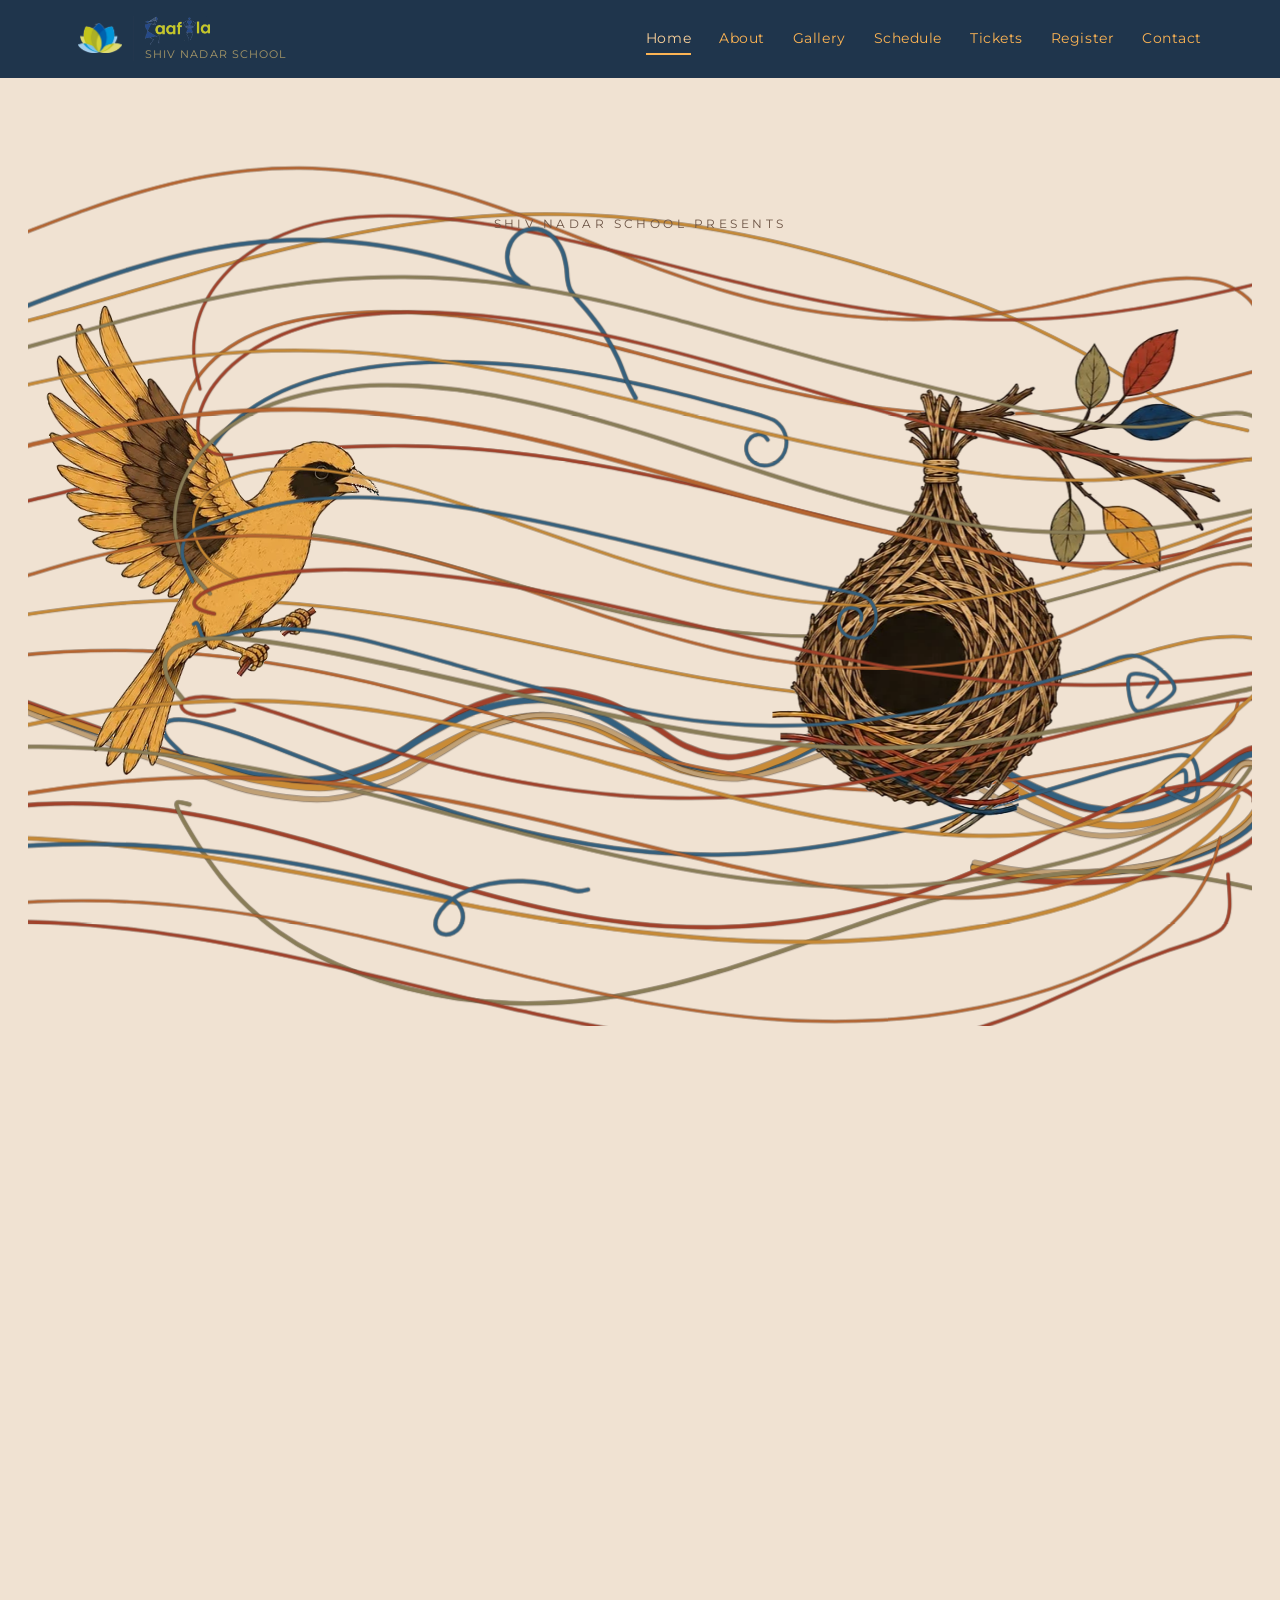
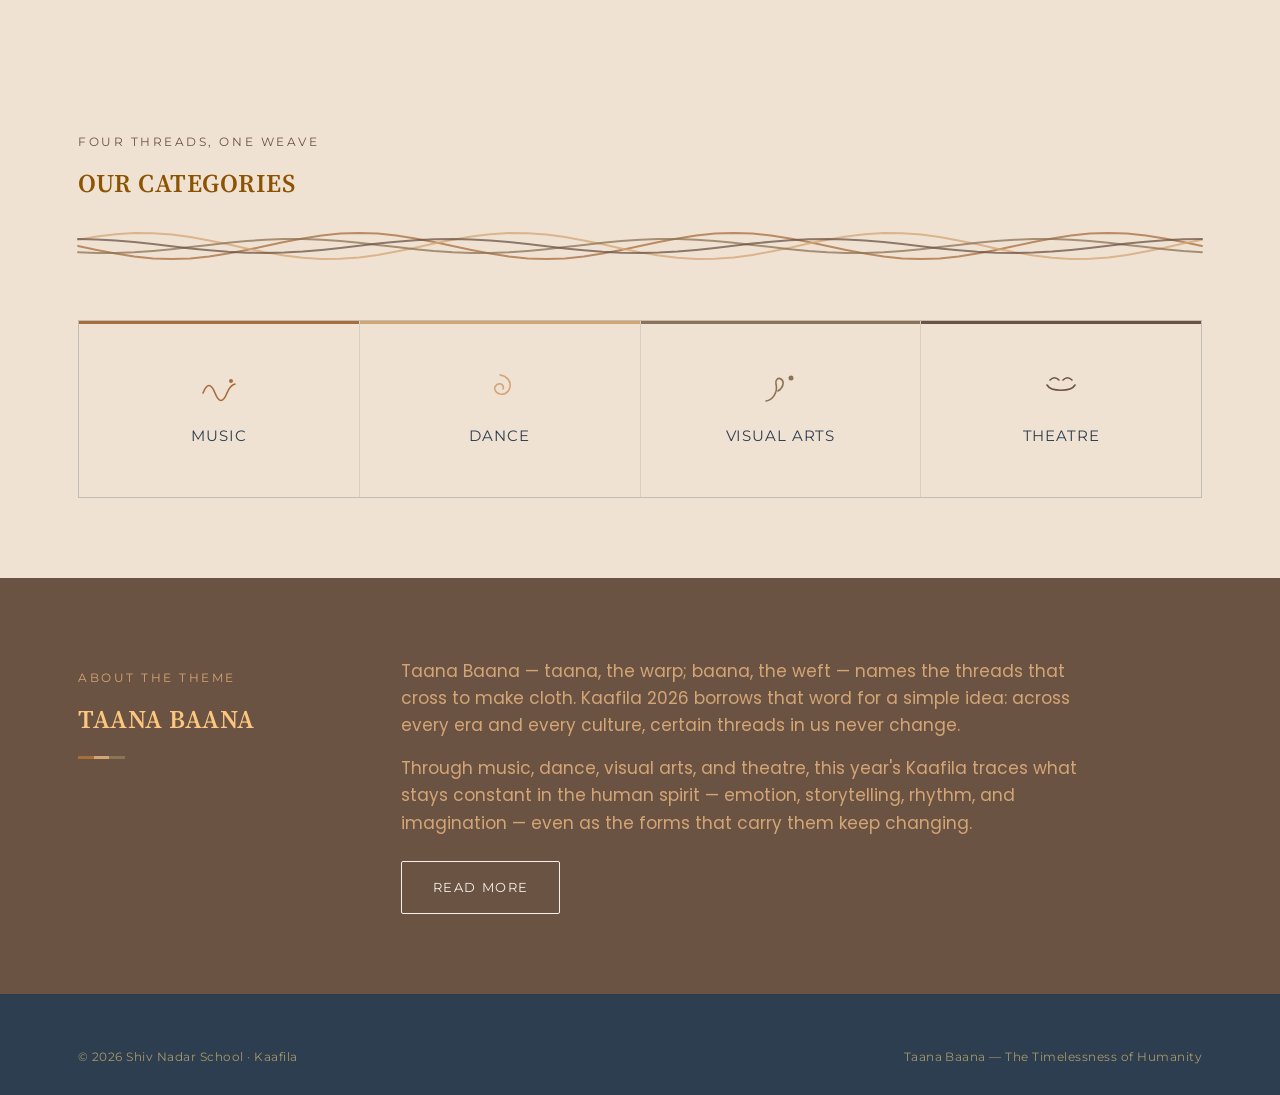
==== commit ac027ed5: "Replace website with new version" ====
--- a/index.html
+++ b/index.html
@@ -3,12 +3,12 @@
 <head>
 <meta charset="UTF-8">
 <meta name="viewport" content="width=device-width, initial-scale=1.0">
-<title>Kaafila 2026 — Tanahbana | Shiv Nadar School</title>
-<meta name="description" content="Kaafila 2026, Shiv Nadar School's annual celebration of the arts. Theme: Tanahbana — The Timelessness of Humanity. Music, Dance, Visual Arts, Theatre.">
+<title>Kaafila 2026 — Taana Baana | Shiv Nadar School</title>
+<meta name="description" content="Kaafila 2026, Shiv Nadar School's annual celebration of the arts. Theme: Taana Baana — The Timelessness of Humanity. Music, Dance, Visual Arts, Theatre.">
 <link rel="preconnect" href="https://fonts.googleapis.com">
 <link rel="preconnect" href="https://fonts.gstatic.com" crossorigin>
 <link href="https://fonts.googleapis.com/css2?family=Poppins:wght@400;500;600;700;800;900&family=Source+Serif+4:ital,wght@0,400;0,600;0,700;1,400&family=Montserrat:wght@400;500;600;700&family=Alex+Brush&display=swap" rel="stylesheet">
-<link rel="stylesheet" href="css/style.css">
+<link rel="stylesheet" href="css/style.css?v=202608071500">
 </head>
 <body>
 <a href="#main-content" class="skip-link">Skip to main content</a>
@@ -16,8 +16,12 @@
 <header class="site-header">
   <div class="container nav-row">
     <a href="index.html" class="wordmark">
-      <span class="name">KAAFILA</span>
-      <span class="school">Shiv Nadar School</span>
+      <img class="wordmark-lotus" src="img/sns-lotus.png" alt="" aria-hidden="true">
+      <span class="wordmark-rule" aria-hidden="true"></span>
+      <span class="wordmark-stack">
+        <img class="wordmark-logo" src="img/kaafila-wordmark-brochure.png" alt="Kaafila">
+        <span class="school">Shiv Nadar School</span>
+      </span>
     </a>
     <button class="nav-toggle" aria-label="Toggle navigation" aria-expanded="false" aria-controls="primary-nav">
       <svg width="20" height="20" viewBox="0 0 20 20" fill="none" stroke="currentColor" stroke-width="1.6" stroke-linecap="round"><line x1="2" y1="5" x2="18" y2="5"/><line x1="2" y1="10" x2="18" y2="10"/><line x1="2" y1="15" x2="18" y2="15"/></svg>
@@ -26,36 +30,44 @@
       <a href="index.html" aria-current="page">Home</a>
       <a href="about.html">About</a>
       <a href="gallery.html">Gallery</a>
+      <a href="schedule.html">Schedule</a>
+      <a href="tickets.html">Tickets</a>
+      <a href="register.html">Register</a>
       <a href="contact.html">Contact</a>
     </nav>
   </div>
-  <div class="weft" role="presentation"></div>
 </header>
 
 <main id="main-content">
-  <section class="hero" data-band="navy">
-    <svg class="loom" viewBox="0 0 1200 800" preserveAspectRatio="xMidYMid slice" aria-hidden="true" focusable="false">
-      <line class="warp" x1="150" y1="0" x2="150" y2="800" style="stroke:var(--thread-music); animation-delay:0.1s" stroke-width="2"/>
-      <line class="warp" x1="450" y1="0" x2="450" y2="800" style="stroke:var(--thread-dance); animation-delay:0.3s" stroke-width="2"/>
-      <line class="warp" x1="750" y1="0" x2="750" y2="800" style="stroke:var(--thread-visual); animation-delay:0.5s" stroke-width="2"/>
-      <line class="warp" x1="1050" y1="0" x2="1050" y2="800" style="stroke:var(--thread-theatre); animation-delay:0.7s" stroke-width="2"/>
-      <line class="weft-line" x1="0" y1="420" x2="1200" y2="420" style="stroke:var(--thread-cream)" stroke-width="1"/>
-    </svg>
-
-    <div class="hero-content">
+  <!-- The hero tells the festival's story as you scroll: the bird carries its
+       threads to the nest, the nest unravels, and the thread weaves itself into
+       the Kaafila mark, whose two figures then dance. js/hero-scene.js builds
+       that inside .hero-scene. If it can't run — no JS, reduced motion, an old
+       browser — the <noscript> artwork below stands in and the hero reads as it
+       always did. -->
+  <section class="hero" data-band="white">
+    <h1 class="visually-hidden">Kaafila 2026 — Taana Baana: The Timelessness of Humanity</h1>
+    <div class="hero-stage" data-hero-stage>
       <p class="hero-eyebrow">Shiv Nadar School Presents</p>
-      <h1 class="hero-title">KAAFILA</h1>
-      <p class="hero-theme">Tanahbana</p>
-      <p class="hero-tagline">The Timelessness of Humanity</p>
-      <a href="#categories" class="btn btn-solid">View Categories</a>
+      <div class="hero-scene" data-hero-scene>
+        <noscript><img class="hero-title" src="img/kaafila-wordmark-brochure.png" alt="Kaafila"></noscript>
+      </div>
+      <p class="hero-theme" data-hero-reveal>Taana Baana</p>
+      <p class="hero-tagline" data-hero-reveal>The Timelessness of Humanity</p>
+      <!-- The still hero keeps the banner below the theme line, where it has
+           always sat. The animated one has no use for this slot. -->
+      <div data-hero-still>
+        <noscript><img class="hero-banner" src="img/hero-banner.jpg" alt="" aria-hidden="true"></noscript>
+      </div>
     </div>
   </section>
 
-  <section class="section" id="categories" data-band="white">
+  <section class="section" id="categories" data-band="white" style="position: relative;">
     <div class="container">
       <div class="section-head">
         <p class="eyebrow">Four Threads, One Weave</p>
         <h2 class="section-title">Our Categories</h2>
+        <div class="weave-rule" data-weave role="presentation"></div>
       </div>
 
       <div class="categories-grid" data-reveal-group>
@@ -90,17 +102,15 @@
     </div>
   </section>
 
-  <hr class="weft">
-
   <section class="section" data-band="brown">
     <div class="container theme-block">
       <div>
         <p class="eyebrow">About the Theme</p>
-        <h2 class="section-title">Tanahbana</h2>
+        <h2 class="section-title">Taana Baana</h2>
       </div>
       <div>
         <div class="prose">
-          <p>Tanahbana — tana, the warp; bana, the weft — names the threads that cross to make cloth. Kaafila 2026 borrows that word for a simple idea: across every era and every culture, certain threads in us never change.</p>
+          <p>Taana Baana — taana, the warp; baana, the weft — names the threads that cross to make cloth. Kaafila 2026 borrows that word for a simple idea: across every era and every culture, certain threads in us never change.</p>
           <p id="theme-more-start">Through music, dance, visual arts, and theatre, this year's Kaafila traces what stays constant in the human spirit — emotion, storytelling, rhythm, and imagination — even as the forms that carry them keep changing.</p>
         </div>
         <div class="read-more-panel" data-read-more-panel>
@@ -115,13 +125,23 @@
 </main>
 
 <footer class="site-footer">
-  <div class="weft" role="presentation"></div>
   <div class="container footer-row" style="padding-top: 1.5rem;">
     <span>© 2026 Shiv Nadar School · Kaafila</span>
-    <span>Tanahbana — The Timelessness of Humanity</span>
+    <span>Taana Baana — The Timelessness of Humanity</span>
   </div>
 </footer>
 
 <script src="js/main.js"></script>
+
+<!-- Hero scroll scene. GSAP is served from js/vendor/ rather than a CDN so the
+     animation cannot be taken out by an ad-blocker, browser shields, a school
+     firewall, or an offline laptop. kaafila-scene.js and kaafila-mark.js are
+     both generated — see tools/extract-scene-assets.py and
+     tools/build-wordmark-svg.py. -->
+<script src="js/kaafila-scene.js"></script>
+<script src="js/kaafila-mark.js"></script>
+<script src="js/vendor/gsap.min.js"></script>
+<script src="js/vendor/ScrollTrigger.min.js"></script>
+<script src="js/hero-scene.js"></script>
 </body>
 </html>
--- a/css/style.css
+++ b/css/style.css
@@ -1,5 +1,5 @@
 /* ==========================================================================
-   Kaafila 2026 — Tanahbana
+   Kaafila 2026 — Taana Baana
    The site's visual language is woven: warp (--tana, vertical, structural)
    and weft (--bana, horizontal, connective) threads recur as dividers,
    underlines and the hero signature.
@@ -26,17 +26,18 @@
    ========================================================================== */
 
 :root {
-  /* Fixed navy-band chrome colors (header, footer, skip-link, focus rings
-     fall back to these outside any [data-band] scope) */
-  --ink: #1f4258;
-  --ink-soft: #2c5570;
-  --thread-cream: #ffffff;
-  --thread-cream-dim: #c8d1d8;
-  --charcoal: #16212b;
-  --brown: #4a3428;
-
-  --line: rgba(255, 255, 255, 0.14);
-  --line-strong: rgba(255, 255, 255, 0.28);
+  /* Taana Baana motif palette — derived from the emblem
+     Navy/dark blue (bird wing), Cream/beige (nest), Gold (feathers),
+     Rust/burgundy (threads), Navy (background) */
+  --ink: #2c3e50;
+  --ink-soft: #34495e;
+  --thread-cream: #f5f1e8;
+  --thread-cream-dim: #a89968;
+  --charcoal: #1a1a1a;
+  --brown: #6b5344;
+
+  --line: rgba(44, 62, 80, 0.14);
+  --line-strong: rgba(44, 62, 80, 0.28);
 
   /* Band-relative tokens — default to the navy band; overridden below by
      [data-band="white"] and [data-band="brown"] */
@@ -46,16 +47,25 @@
   --band-fg-dim: var(--thread-cream-dim);
   --band-line: var(--line);
   --band-line-strong: var(--line-strong);
-
-  /* Category threads — always fixed, never band-relative */
-  --thread-music: #8b4441;    /* accent: brick red */
-  --thread-dance: #e0993d;    /* accent: amber */
-  --thread-visual: #5c7a63;   /* sage — bridges the palette */
-  --thread-theatre: #4a3428;  /* espresso brown, in its category-color role */
+  --band-heading: var(--brochure-yellow);   /* 7.1:1 on navy */
+
+  /* Brochure yellow — sampled off the event posters' own titles (#fcb454,
+     hue 34). The Kaafila wordmark's lime was tried first and read as green,
+     which it is: that sits at hue 61. Headings and nav use this on every band,
+     but it only clears contrast on the dark ones — 1.4:1 on the beige — so the
+     beige band takes the same hue darkened, each variant picked as the nearest
+     step clearing 4.5:1. */
+  --brochure-yellow: #fcb454;
+
+  /* Category threads — Taana Baana palette: gold, rust, burgundy accents */
+  --thread-music: #a86d3c;    /* rust/burgundy from threads */
+  --thread-dance: #d4a574;    /* gold from bird feathers */
+  --thread-visual: #8b7355;   /* warm brown from nest */
+  --thread-theatre: #6b5344;  /* deep brown from threads */
 
   /* Type — Poppins (main font, body + display), Source Serif 4 (headings +
      subtitles, serif contrast), Montserrat (nav/labels/UI chrome),
-     Alex Brush (script accent — "Tanahbana" only, free stand-in for the
+     Alex Brush (script accent — "Taana Baana" only, free stand-in for the
      brief's Brittany, which is a paid font not licensable for the web) */
   --font-display: "Alex Brush", "Brush Script MT", cursive;
   --font-heading: "Source Serif 4", Georgia, serif;
@@ -74,21 +84,25 @@
 }
 
 /* Band overrides — applied to <section data-band="..."> */
+/* Beige band — matched to the paper tone of the hero artwork (#f0e2d2) so the
+   banner image blends into the page with no visible edge. */
 [data-band="white"] {
-  --band-bg: #ffffff;
-  --band-surface: #eef2f4;
-  --band-fg: #1f4258;
-  --band-fg-dim: #5c7280;
-  --band-line: rgba(31, 66, 88, 0.14);
-  --band-line-strong: rgba(31, 66, 88, 0.28);
+  --band-bg: #f0e2d2;
+  --band-surface: #e6d5c1;
+  --band-fg: #2c3e50;
+  --band-fg-dim: #6b5344;
+  --band-line: rgba(44, 62, 80, 0.12);
+  --band-line-strong: rgba(44, 62, 80, 0.24);
+  --band-heading: #8c5303;                  /* same hue, darkened — 4.9:1 on beige */
 }
 [data-band="brown"] {
-  --band-bg: var(--brown);
-  --band-surface: #5d4636;
-  --band-fg: #ffffff;
-  --band-fg-dim: #c9c2a6;
-  --band-line: rgba(255, 255, 255, 0.14);
-  --band-line-strong: rgba(255, 255, 255, 0.28);
+  --band-bg: #6b5344;
+  --band-surface: #7d6450;
+  --band-fg: #f5f1e8;
+  --band-fg-dim: #d4a574;
+  --band-line: rgba(245, 241, 232, 0.14);
+  --band-line-strong: rgba(245, 241, 232, 0.28);
+  --band-heading: #fdc67d;                  /* same hue, lightened — 4.6:1 on brown */
 }
 [data-band="navy"] {
   --band-bg: var(--ink);
@@ -97,6 +111,7 @@
   --band-fg-dim: var(--thread-cream-dim);
   --band-line: var(--line);
   --band-line-strong: var(--line-strong);
+  --band-heading: var(--brochure-yellow);
 }
 
 /* -------------------------------------------------------------------------
@@ -202,7 +217,7 @@
   position: sticky;
   top: 0;
   z-index: 40;
-  background: rgba(31, 66, 88, 0.92);
+  background: rgba(31, 53, 76, 0.92);
   backdrop-filter: blur(10px);
   border-bottom: 1px solid var(--line);
 }
@@ -214,16 +229,54 @@
   padding-block: var(--space-2);
 }
 
+/* Header lockup, following the printed cover: the school's lotus, a hairline
+   rule, then the Kaafila mark. Header and hero share one file — the brochure's
+   own two-tone mark — so the corner logo and the big one on the home page are
+   the same artwork in the same colours. The lime letterforms carry it against
+   this navy chrome (6.9:1); the navy figures sit quieter here than they do on
+   the beige hero, which is the cost of using one mark everywhere. */
 .wordmark {
+  display: flex;
+  align-items: center;
+  gap: 0.7rem;
+  line-height: 1.1;
+}
+.wordmark-lotus {
+  height: 30px;
+  width: auto;
+  flex: none;
+}
+.wordmark-rule {
+  width: 1px;
+  align-self: stretch;
+  min-height: 34px;
+  background: var(--line-strong);
+  flex: none;
+}
+.wordmark-stack {
   display: flex;
   flex-direction: column;
   line-height: 1.1;
+  /* Without this the column stretches the mark to the width of the school
+     name below it, squashing it to roughly twice its natural aspect. */
+  align-items: flex-start;
 }
 .wordmark .name {
   font-family: var(--font-ui);
   font-weight: 700;
   font-size: 1.15rem;
   letter-spacing: 0.14em;
+}
+.wordmark-logo {
+  height: 30px;
+  width: auto;
+  display: block;
+}
+/* Kept below the base rules above — same specificity, so source order decides. */
+@media (max-width: 420px) {
+  .wordmark { gap: 0.5rem; }
+  .wordmark-lotus { height: 24px; }
+  .wordmark-logo { height: 24px; }
 }
 .wordmark .school {
   font-family: var(--font-ui);
@@ -242,21 +295,25 @@
   letter-spacing: 0.04em;
 }
 
+/* Nav carries the brochure yellow like the headings do. It clears 6.9:1 on
+   the header bar and 5.1:1 on the mobile drop-down, both better than the dim
+   cream it replaces. Hover and the current page go a step lighter — same hue,
+   so there is still a visible state change without a second colour. */
 .nav-links a {
   position: relative;
   padding-block: 0.3rem;
-  color: var(--thread-cream-dim);
+  color: var(--brochure-yellow);
   transition: color 0.2s ease;
 }
 .nav-links a:hover,
-.nav-links a:focus-visible { color: var(--thread-cream); }
-.nav-links a[aria-current="page"] { color: var(--thread-cream); }
+.nav-links a:focus-visible { color: #fdd39b; }
+.nav-links a[aria-current="page"] { color: #fdd39b; }
 .nav-links a[aria-current="page"]::after {
   content: "";
   position: absolute;
   left: 0; right: 0; bottom: -1px;
   height: 2px;
-  background: var(--thread-dance);
+  background: var(--brochure-yellow);
 }
 
 .nav-toggle {
@@ -293,54 +350,158 @@
 }
 
 /* -------------------------------------------------------------------------
-   Hero + loom signature
+   Hero + Taana Baana bird/nest banner
+   Integrated design: banner, title, and theme text together as one visual unit
    ------------------------------------------------------------------------- */
 .hero {
   position: relative;
-  overflow: hidden;
-  min-height: min(88vh, 760px);
-  display: flex;
+  display: flex;
+  flex-direction: column;
   align-items: center;
   justify-content: center;
   text-align: center;
+  padding: var(--space-4) var(--space-3) var(--space-2);
   background: var(--band-bg);
   color: var(--band-fg);
-  border-bottom: 1px solid var(--band-line);
-}
-
-.loom {
-  position: absolute;
-  inset: 0;
+  overflow: visible;
+}
+
+/* -------------------------------------------------------------------------
+   Hero scroll scene — see js/hero-scene.js.
+
+   Two states share this markup. Without the script (or with reduced motion)
+   .hero-stage is an ordinary centred block and .hero-scene holds the two flat
+   images, exactly the hero as it was. With it, <html> gains .hero-animating,
+   the stage becomes a full-height panel that ScrollTrigger pins, and the scene
+   is one <svg> that redraws itself against scroll position.
+
+   --header-h is measured by the script: the site header is sticky, so the
+   stage has to hold its content clear of it rather than centre in the window.
+   ------------------------------------------------------------------------- */
+:root { --header-h: 0px; }
+
+.hero-stage {
+  width: 100%;
+  display: flex;
+  flex-direction: column;
+  align-items: center;
+  justify-content: center;
+}
+
+.hero-scene {
+  width: 100%;
+  display: flex;
+  flex-direction: column;
+  align-items: center;
+}
+
+.hero-animating .hero-stage {
+  /* svh keeps iOS Safari from re-laying the pinned panel out as its toolbars
+     collapse; the vh line is the fallback for anything that lacks it. */
+  height: 100vh;
+  height: 100svh;
+  padding-top: var(--header-h);
+  padding-bottom: var(--space-2);
+  justify-content: space-between;
+  gap: 0;
+  /* The scene deliberately draws beyond its box while the bird is flying and
+     while the thread is running off both edges. Clipping here — rather than on
+     the section — is what keeps that from ever widening the page. */
+  overflow: hidden;
+}
+
+.hero-animating .hero-scene {
+  flex: 1 1 auto;
+  min-height: 0;
+  width: 100%;
+  justify-content: center;
+}
+
+.hero-svg {
+  display: block;
   width: 100%;
   height: 100%;
-}
-.loom .warp {
-  stroke-dasharray: 900;
-  stroke-dashoffset: 900;
-  animation: draw-thread 1.8s ease forwards;
-  opacity: 0.55;
-}
-.loom .weft-line {
-  stroke-dasharray: 1400;
-  stroke-dashoffset: 1400;
-  animation: draw-thread 1.4s ease forwards;
-  animation-delay: 1.6s;
-  opacity: 0.85;
-}
-@keyframes draw-thread {
-  to { stroke-dashoffset: 0; }
+  overflow: visible;
+}
+/* The mark is the brochure's own two-colour artwork: lime letterforms, navy
+   figures. Set here rather than baked into the generated paths so the mark
+   stays themeable alongside the rest of the palette. */
+.hero-svg .mark-letters { fill: #c5c728; }
+.hero-svg .mark-figures { fill: #264a88; }
+.hero-svg .scene-bird,
+.hero-svg .scene-nest,
+.hero-svg .scene-mark,
+.hero-svg .scene-warp,
+.hero-svg .scene-lines,
+.hero-svg .scene-shards,
+.hero-svg .scene-threads { will-change: opacity, transform; }
+
+/* The eyebrow holds still at the top of the panel; the theme and tagline are
+   faded in by the script once the mark has finished forming, so the panel is
+   never carrying more than one idea at a time. */
+.hero-animating .hero-eyebrow { margin-bottom: 0; flex: none; }
+.hero-animating .hero-theme { margin-top: 0; }
+.hero-animating [data-hero-reveal] {
+  opacity: 0;
+  will-change: opacity, transform;
+  /* The load-in "rise" keyframes fill forwards with opacity:1, and a running
+     animation outranks both this rule and the inline opacity the script sets —
+     so the script could never hold these hidden until the mark had formed. */
+  animation: none;
+}
+
+@media (max-width: 640px) {
+  .hero-animating .hero-stage { padding-inline: var(--space-2); }
+  .hero-animating .hero-theme { font-size: clamp(2rem, 9vw, 2.8rem); }
+}
+/* A phone held sideways leaves barely 300px between the header and the fold.
+   The words give their space back to the scene there — nothing is lost, since
+   the visually-hidden <h1> carries the same line for assistive tech and the
+   theme is set out in full in the section below. */
+@media (max-height: 620px) {
+  .hero-animating .hero-tagline { display: none; }
+  .hero-animating .hero-eyebrow { font-size: 0.6rem; letter-spacing: 0.2em; }
+  .hero-animating .hero-theme {
+    font-size: clamp(1.4rem, 5.5vh, 2.1rem);
+    line-height: 1;
+  }
+  .hero-animating .hero-stage { padding-bottom: 0; }
+}
+
+/* The artwork carries wide margins of its own, so it is held well below the
+   text column's width — at 900px the hero ran past 1100px tall and pushed the
+   categories entirely below the fold. */
+.hero-banner {
+  width: 100%;
+  max-width: 720px;
+  height: auto;
+  margin: var(--space-2) 0 0;
+  object-fit: cover;
+  object-position: center;
+  pointer-events: none;
+  opacity: 1;
+}
+@keyframes banner-fade-in {
+  to { opacity: 1; }
 }
 @media (prefers-reduced-motion: reduce) {
-  .loom .warp, .loom .weft-line {
-    stroke-dashoffset: 0;
-    animation: none;
-  }
+  .hero-banner { opacity: 1; animation: none; }
+}
+
+.hero-overlay {
+  position: absolute;
+  top: 0; left: 0; right: 0; bottom: 0;
+  background: transparent;
+  pointer-events: none;
+  z-index: 1;
 }
 
 .hero-content {
   position: relative;
   z-index: 2;
-  padding: var(--space-3);
+  padding: var(--space-4) var(--space-3) var(--space-2);
+  max-width: 900px;
+  flex: 0 0 auto;
   animation: rise 1s ease 1.9s both;
 }
 @media (prefers-reduced-motion: reduce) {
@@ -357,31 +518,40 @@
   font-size: 0.72rem;
   color: var(--band-fg-dim);
   text-transform: uppercase;
+  margin-bottom: var(--space-2);
+  animation: rise 0.7s ease 0.1s both;
 }
 
 .hero-title {
-  font-family: var(--font-body);
-  font-weight: 800;
-  font-size: clamp(3rem, 10vw, 7rem);
-  letter-spacing: 0.02em;
-  margin-block: var(--space-2);
-}
-
+  margin-bottom: var(--space-2);
+  height: auto;
+  max-width: min(500px, 95vw);
+  width: auto;
+  display: block;
+  animation: rise 0.7s ease 0.25s both;
+}
+
+/* Theme word — Alex Brush is a thin script, so it takes a deeper rust than
+   the --thread-music accent, which only reaches 3.4:1 on the beige band. */
 .hero-theme {
   font-family: var(--font-display);
   font-style: normal;
   font-weight: 400;
-  font-size: clamp(2.6rem, 7vw, 5rem);
-  color: var(--thread-dance);
-  margin-bottom: var(--space-1);
+  font-size: clamp(2.4rem, 6.5vw, 4.2rem);
+  line-height: 1.1;
+  color: #8a5730;
+  margin: 0 0 var(--space-1);
+  animation: rise 0.7s ease 0.4s both;
 }
 
 .hero-tagline {
   font-family: var(--font-body);
-  font-size: clamp(1.05rem, 2vw, 1.3rem);
+  font-size: clamp(0.95rem, 1.8vw, 1.2rem);
+  font-weight: 500;
   color: var(--band-fg-dim);
   max-width: 36ch;
-  margin: 0 auto var(--space-4);
+  margin: 0 auto;
+  animation: rise 0.7s ease 0.55s both;
 }
 
 /* -------------------------------------------------------------------------
@@ -429,6 +599,7 @@
   margin-bottom: var(--space-4);
 }
 .section-title {
+  color: var(--band-heading);
   font-family: var(--font-heading);
   font-weight: 600;
   font-size: 1.6rem;
@@ -470,8 +641,33 @@
   height: 3px;
   background: var(--thread);
 }
+/* The thread colour washes up from the base on hover — the card taking on its
+   own strand rather than a generic highlight. */
+.category-card::after {
+  content: "";
+  position: absolute;
+  inset: 3px 0 0;
+  background: linear-gradient(to top, var(--thread), transparent 70%);
+  opacity: 0;
+  transition: opacity 0.28s ease;
+  pointer-events: none;
+}
 .category-card:hover { background: var(--band-surface); }
-.category-card .icon { width: 40px; height: 40px; color: var(--thread); }
+.category-card:hover::after,
+.category-card:focus-visible::after { opacity: 0.1; }
+.category-card .icon {
+  width: 40px;
+  height: 40px;
+  color: var(--thread);
+  transition: transform 0.28s ease;
+}
+.category-card:hover .icon,
+.category-card:focus-visible .icon { transform: translateY(-3px); }
+.category-card > * { position: relative; z-index: 1; }
+@media (prefers-reduced-motion: reduce) {
+  .category-card::after, .category-card .icon { transition: none; }
+  .category-card:hover .icon { transform: none; }
+}
 .category-card .label {
   font-family: var(--font-ui);
   font-size: 0.92rem;
@@ -491,11 +687,29 @@
 .prose p { margin: 0 0 var(--space-2); color: var(--band-fg-dim); }
 .prose p:last-child { margin-bottom: 0; }
 
+/* The heading column holds only an eyebrow and a title, so it is kept narrow
+   — at 1fr against 1.4fr it left a tall empty gutter beside the prose. */
 .theme-block {
   display: grid;
-  grid-template-columns: 1fr 1.4fr;
-  gap: var(--space-5);
+  grid-template-columns: minmax(180px, 0.55fr) 1.6fr;
+  gap: var(--space-4);
   align-items: start;
+}
+/* A short woven rule under the heading, in the four category threads: the
+   "four threads, one weave" idea stated once, quietly. */
+.theme-block > :first-child::after {
+  content: "";
+  display: block;
+  width: 62px;
+  height: 3px;
+  margin-top: var(--space-2);
+  background: linear-gradient(
+    90deg,
+    var(--thread-music) 0 25%,
+    var(--thread-dance) 25% 50%,
+    var(--thread-visual) 50% 75%,
+    var(--thread-theatre) 75% 100%
+  );
 }
 @media (max-width: 780px) {
   .theme-block { grid-template-columns: 1fr; gap: var(--space-3); }
@@ -546,37 +760,8 @@
 /* -------------------------------------------------------------------------
    Filters (gallery)
    ------------------------------------------------------------------------- */
-.filters {
-  display: flex;
-  flex-wrap: wrap;
-  gap: 0.6rem;
-  margin-bottom: var(--space-4);
-}
-.filter-btn {
-  display: inline-flex;
-  align-items: center;
-  min-height: 44px;
-  font-family: var(--font-ui);
-  font-size: 0.78rem;
-  letter-spacing: 0.08em;
-  text-transform: uppercase;
-  padding: 0.55rem 1.1rem;
-  border: 1px solid var(--band-line-strong);
-  background: transparent;
-  color: var(--band-fg-dim);
-  border-radius: var(--radius);
-  transition: all 0.2s ease;
-}
-.filter-btn:hover { color: var(--band-fg); border-color: var(--band-fg-dim); }
-.filter-btn.is-active {
-  background: var(--band-fg);
-  color: var(--band-bg);
-  border-color: var(--band-fg);
-}
-
-/* Schedule-page relics — kept for the shared .tag/.event-row/.event-btn
-   component vocabulary in case a date-ordered listing view returns; not
-   currently rendered anywhere. ------------------------------------------*/
+/* Schedule page — day-grouped listing, .tag/.event-row/.event-btn are
+   shared with other components. ------------------------------------------*/
 .schedule-day {
   margin-bottom: var(--space-4);
 }
@@ -594,13 +779,42 @@
 
 .event-row {
   display: grid;
-  grid-template-columns: 1fr auto;
+  grid-template-columns: minmax(120px, auto) 1fr auto;
   gap: var(--space-2);
-  align-items: center;
+  align-items: start;
   padding: var(--space-2) 0;
   border-bottom: 1px solid var(--band-line);
 }
 .event-row:first-of-type { border-top: 1px solid var(--band-line); }
+
+.event-time {
+  font-family: var(--font-ui);
+  font-size: 0.78rem;
+  color: var(--band-fg-dim);
+  padding-top: 0.35rem;
+  white-space: nowrap;
+}
+
+.event-main {
+  display: flex;
+  flex-direction: column;
+}
+
+.event-venue {
+  font-family: var(--font-ui);
+  font-size: 0.78rem;
+  color: var(--band-fg-dim);
+}
+
+/* For rows whose single time span hides something — a break mid-session, a
+   split into phases — so a reader doesn't turn up expecting it to run through. */
+.event-note {
+  font-family: var(--font-ui);
+  font-size: 0.74rem;
+  font-style: italic;
+  color: var(--band-fg-dim);
+  margin-top: 0.15rem;
+}
 
 .event-btn {
   display: inline-flex;
@@ -618,6 +832,10 @@
 .event-btn:hover, .event-btn:focus-visible {
   border-bottom-color: var(--band-fg-dim);
 }
+.event-btn-plain {
+  min-height: auto;
+  color: var(--band-fg-dim);
+}
 
 .tag {
   font-family: var(--font-ui);
@@ -651,7 +869,9 @@
 }
 .category-hero .section-title {
   font-size: clamp(2rem, 5vw, 2.8rem);
-  color: var(--thread-current, var(--band-fg));
+  /* Headings are the brochure yellow everywhere, so this no longer takes the
+     category's own thread colour — the thread still marks the page through the
+     tags, rules and poster accents. */
 }
 .category-hero .tagline {
   color: var(--band-fg-dim);
@@ -676,7 +896,11 @@
 .poster-card:hover,
 .poster-card:focus-visible {
   border-color: var(--thread-current, var(--band-fg-dim));
-  transform: translateY(-2px);
+  transform: translateY(-3px);
+  box-shadow: 0 8px 22px rgba(44, 62, 80, 0.13);
+}
+@media (prefers-reduced-motion: reduce) {
+  .poster-card:hover, .poster-card:focus-visible { transform: none; }
 }
 
 .poster-art {
@@ -685,6 +909,12 @@
   overflow: hidden;
 }
 .poster-art svg { width: 100%; height: 100%; display: block; }
+
+/* Real posters are A4 portrait. The 4/3 window above was sized for the woven
+   swatch and would crop a poster's title away, so a card carrying artwork
+   takes the poster's own proportions instead. */
+.poster-art.has-photo { aspect-ratio: 99 / 140; }
+.poster-img { width: 100%; height: 100%; object-fit: cover; display: block; }
 
 .poster-info {
   padding: var(--space-2);
@@ -738,59 +968,229 @@
 }
 .event-poster-full svg { width: 100%; height: 100%; display: block; }
 
+/* Same again on the event page: drop the 16/8 letterbox for a real poster and
+   let it stand at its own height, capped so it doesn't dominate the page. */
+.event-poster-full.has-photo {
+  aspect-ratio: auto;
+  max-width: 440px;
+}
+.event-poster-full .poster-img { height: auto; }
+
 .event-meta {
   display: flex;
-  align-items: center;
+  align-items: baseline;
+  flex-wrap: wrap;
   gap: var(--space-2);
   margin-top: var(--space-3);
   font-family: var(--font-ui);
   font-size: 0.85rem;
   color: var(--band-fg-dim);
 }
+.event-meta + .event-meta { margin-top: 0.4rem; }
 .event-meta strong { color: var(--band-fg); font-weight: 700; }
 
-.event-description {
-  max-width: 62ch;
-  margin-top: var(--space-2);
-  color: var(--band-fg-dim);
-}
-
-.pdf-grid {
+.page-image-stack {
+  display: flex;
+  flex-direction: column;
+  gap: var(--space-2);
+}
+.page-image-stack img {
+  width: 100%;
+  height: auto;
+  border: 1px solid var(--thread-current, var(--band-line-strong));
+  box-shadow: 0 4px 16px rgba(0, 0, 0, 0.12);
+}
+
+.doc-grid {
   display: grid;
   grid-template-columns: repeat(2, 1fr);
   gap: var(--space-2);
-  margin-top: var(--space-4);
+  margin-top: var(--space-3);
 }
 @media (max-width: 640px) {
-  .pdf-grid { grid-template-columns: 1fr; }
-}
-
-.pdf-btn {
+  .doc-grid { grid-template-columns: 1fr; }
+}
+
+/* Thread-weave divider — a woven strip of the four category threads with a
+   glowing bead (the event's own color) running back and forth along it,
+   echoing the bird-carrying-a-thread motif of the Taana Baana emblem. */
+.thread-weave {
+  position: relative;
+  height: 3px;
+  margin: var(--space-4) 0 0;
+  border-radius: 2px;
+  background: linear-gradient(
+    90deg,
+    var(--thread-music), var(--thread-dance), var(--thread-visual),
+    var(--thread-theatre), var(--thread-music)
+  );
+  background-size: 200% 100%;
+  animation: thread-drift 10s linear infinite;
+  box-shadow: 0 0 6px rgba(221, 154, 72, 0.4);
+}
+.thread-weave::after {
+  content: "";
+  position: absolute;
+  top: 50%; left: 0;
+  width: 9px; height: 9px;
+  margin-top: -4.5px;
+  border-radius: 50%;
+  background: var(--thread-current, var(--thread-dance));
+  box-shadow: 0 0 8px 2px var(--thread-current, var(--thread-dance));
+  animation: thread-runner 5s ease-in-out infinite;
+}
+.thread-weave::before {
+  content: "";
+  position: absolute;
+  top: 50%; right: 0;
+  width: 6px; height: 6px;
+  margin-top: -3px;
+  border-radius: 50%;
+  background: var(--thread-visual);
+  box-shadow: 0 0 4px var(--thread-visual);
+  animation: thread-runner-reverse 7s ease-in-out infinite;
+}
+@keyframes thread-drift {
+  to { background-position: -200% 0; }
+}
+@keyframes thread-runner {
+  0%, 100% { left: 0%; }
+  50% { left: calc(100% - 9px); }
+}
+@keyframes thread-runner-reverse {
+  0%, 100% { right: 0%; }
+  50% { right: calc(100% - 6px); }
+}
+@media (prefers-reduced-motion: reduce) {
+  .thread-weave { animation: none; box-shadow: none; }
+  .thread-weave::after { animation: none; left: 0; }
+  .thread-weave::before { animation: none; right: 0; }
+}
+
+/* Floating thread decorations — subtle animated threads in the background
+   echoing the bird carrying threads to the nest motif */
+.thread-accent {
+  position: absolute;
+  pointer-events: none;
+  opacity: 0.15;
+}
+.thread-accent.thread-1 {
+  width: 200px; height: 3px;
+  background: var(--thread-music);
+  top: 15%; left: -100px;
+  animation: float-thread-1 20s ease-in-out infinite;
+}
+.thread-accent.thread-2 {
+  width: 150px; height: 2px;
+  background: var(--thread-visual);
+  top: 35%; right: -75px;
+  animation: float-thread-2 25s ease-in-out infinite;
+}
+.thread-accent.thread-3 {
+  width: 180px; height: 2px;
+  background: var(--thread-dance);
+  bottom: 20%; left: -90px;
+  animation: float-thread-3 22s ease-in-out infinite;
+}
+@keyframes float-thread-1 {
+  0% { transform: translateX(0) scaleX(1); opacity: 0.15; }
+  50% { opacity: 0.25; }
+  100% { transform: translateX(400px) scaleX(0.8); opacity: 0.1; }
+}
+@keyframes float-thread-2 {
+  0% { transform: translateX(0) rotate(-5deg); opacity: 0.1; }
+  50% { transform: translateX(-300px) rotate(5deg); opacity: 0.25; }
+  100% { transform: translateX(0) rotate(-5deg); opacity: 0.1; }
+}
+@keyframes float-thread-3 {
+  0% { transform: translateX(0) scaleX(1); opacity: 0.15; }
+  50% { opacity: 0.2; }
+  100% { transform: translateX(360px) scaleX(0.9); opacity: 0.08; }
+}
+@media (prefers-reduced-motion: reduce) {
+  .thread-accent { animation: none; opacity: 0.08; }
+}
+
+
+/* Document cards — links through to document.html. The event's own category
+   colour (--thread-current) drives the top rule, icon and hover, so the pair
+   reads as part of that category rather than as generic chrome. */
+.doc-card {
+  position: relative;
   display: flex;
   align-items: center;
-  gap: 0.7rem;
-  padding: var(--space-2);
+  gap: var(--space-2);
+  padding: var(--space-3) var(--space-2);
+  background: var(--band-bg);
   border: 1px solid var(--band-line-strong);
-  font-family: var(--font-ui);
-  font-size: 0.85rem;
+  border-radius: var(--radius);
+  color: var(--band-fg);
+  overflow: hidden;
+  transition: border-color 0.22s ease, background 0.22s ease,
+              transform 0.22s ease, box-shadow 0.22s ease;
+}
+.doc-card::before {
+  content: "";
+  position: absolute;
+  top: 0; left: 0; right: 0;
+  height: 3px;
+  background: var(--thread-current, var(--thread-dance));
+  transform: scaleX(0);
+  transform-origin: left;
+  transition: transform 0.3s ease;
+}
+.doc-card:hover, .doc-card:focus-visible {
+  border-color: var(--thread-current, var(--thread-dance));
+  background: var(--band-surface);
+  transform: translateY(-2px);
+  box-shadow: 0 6px 18px rgba(44, 62, 80, 0.12);
+}
+.doc-card:hover::before, .doc-card:focus-visible::before { transform: scaleX(1); }
+
+.doc-card-icon {
+  flex: none;
+  display: grid;
+  place-items: center;
+  width: 46px;
+  height: 46px;
+  border-radius: 50%;
+  background: var(--band-surface);
+  color: var(--thread-current, var(--thread-dance));
+  transition: background 0.22s ease;
+}
+.doc-card:hover .doc-card-icon { background: var(--band-bg); }
+.doc-card-icon svg { width: 22px; height: 22px; }
+
+.doc-card-body { display: flex; flex-direction: column; gap: 0.15rem; min-width: 0; }
+.doc-card-title {
+  font-family: var(--font-ui);
+  font-weight: 600;
+  font-size: 0.95rem;
   letter-spacing: 0.02em;
-  color: var(--band-fg);
-  transition: border-color 0.2s ease, background 0.2s ease;
-}
-.pdf-btn:hover, .pdf-btn:focus-visible {
-  border-color: var(--thread-dance);
-  background: var(--band-surface);
-}
-.pdf-btn svg { flex: none; width: 22px; height: 22px; color: var(--thread-dance); }
-.pdf-btn[aria-disabled="true"] {
-  color: var(--band-fg-dim);
-  border-style: dashed;
-  cursor: not-allowed;
-  pointer-events: none;
-}
-.pdf-btn[aria-disabled="true"] svg { color: var(--band-fg-dim); }
-.pdf-btn .pdf-label { display: flex; flex-direction: column; gap: 0.1rem; }
-.pdf-btn .pdf-status { font-size: 0.72rem; text-transform: uppercase; letter-spacing: 0.06em; }
+}
+.doc-card-sub {
+  font-size: 0.78rem;
+  color: var(--band-fg-dim);
+}
+
+.doc-card-arrow {
+  flex: none;
+  margin-left: auto;
+  display: grid;
+  place-items: center;
+  color: var(--thread-current, var(--thread-dance));
+  transform: translateX(-4px);
+  opacity: 0.55;
+  transition: transform 0.22s ease, opacity 0.22s ease;
+}
+.doc-card-arrow svg { width: 20px; height: 20px; }
+.doc-card:hover .doc-card-arrow,
+.doc-card:focus-visible .doc-card-arrow { transform: translateX(0); opacity: 1; }
+
+@media (prefers-reduced-motion: reduce) {
+  .doc-card, .doc-card::before, .doc-card-arrow, .doc-card-icon { transition: none; }
+  .doc-card:hover, .doc-card:focus-visible { transform: none; }
+}
 
 .event-not-found {
   padding: var(--space-5) 0;
@@ -814,20 +1214,91 @@
   position: relative;
   overflow: hidden;
   background: var(--band-surface);
+  border: 0;
+  padding: 0;
+  cursor: pointer;
   transition: opacity 0.25s ease, transform 0.3s ease;
 }
-.gallery-tile.is-hidden { display: none; }
 .gallery-tile svg { width: 100%; height: 100%; }
-.gallery-tile .cap {
+.gallery-tile img {
+  width: 100%;
+  height: 100%;
+  object-fit: cover;
+  transition: transform 0.4s ease;
+}
+.gallery-tile:hover img,
+.gallery-tile:focus-visible img { transform: scale(1.05); }
+
+.gallery-tile .cap,
+/* Lightbox --------------------------------------------------------------- */
+.lightbox {
+  position: fixed;
+  inset: 0;
+  z-index: 100;
+  display: grid;
+  place-items: center;
+}
+.lightbox[hidden] { display: none; }
+.lightbox-backdrop {
   position: absolute;
-  left: 0; right: 0; bottom: 0;
-  padding: var(--space-1) var(--space-2);
-  font-family: var(--font-ui);
-  font-size: 0.68rem;
-  letter-spacing: 0.08em;
-  text-transform: uppercase;
-  background: linear-gradient(0deg, rgba(0,0,0,0.55), transparent);
-  color: #fff; /* fixed: sits on its own dark image-legibility gradient, independent of band */
+  inset: 0;
+  background: rgba(31, 53, 76, 0.92);
+  backdrop-filter: blur(4px);
+}
+.lightbox-panel {
+  position: relative;
+  display: flex;
+  align-items: center;
+  gap: var(--space-2);
+  width: min(1100px, 94vw);
+  padding: var(--space-3);
+}
+.lightbox-figure {
+  margin: 0;
+  flex: 1;
+  min-width: 0;
+  text-align: center;
+}
+.lightbox-figure img {
+  max-width: 100%;
+  max-height: 78vh;
+  margin-inline: auto;
+  border: 1px solid rgba(255, 255, 255, 0.18);
+}
+.lightbox-figure figcaption {
+  margin-top: var(--space-2);
+  font-family: var(--font-ui);
+  font-size: 0.82rem;
+  color: var(--thread-cream-dim);
+}
+.lightbox-btn {
+  flex: none;
+  width: 46px;
+  height: 46px;
+  display: grid;
+  place-items: center;
+  font-size: 1.9rem;
+  line-height: 1;
+  color: var(--thread-cream);
+  background: rgba(255, 255, 255, 0.08);
+  border: 1px solid rgba(255, 255, 255, 0.22);
+  border-radius: 50%;
+  transition: background 0.2s ease;
+}
+.lightbox-btn:hover, .lightbox-btn:focus-visible { background: rgba(255, 255, 255, 0.2); }
+.lightbox-close {
+  position: absolute;
+  top: var(--space-1);
+  right: var(--space-1);
+  font-size: 1.6rem;
+}
+@media (max-width: 640px) {
+  .lightbox-panel { gap: var(--space-1); padding: var(--space-2); }
+  .lightbox-btn { width: 38px; height: 38px; font-size: 1.5rem; }
+}
+@media (prefers-reduced-motion: reduce) {
+  .gallery-tile img { transition: none; }
+  .gallery-tile:hover img { transform: none; }
 }
 
 /* -------------------------------------------------------------------------
@@ -926,14 +1397,14 @@
 }
 
 /* -------------------------------------------------------------------------
-   Read more expandable (home)
+   Read more expandable (home theme block, event concept note/guidelines)
    ------------------------------------------------------------------------- */
 .read-more-panel {
   overflow: hidden;
   max-height: 0;
   transition: max-height 0.4s ease;
 }
-.read-more-panel.is-open { max-height: 600px; }
+.read-more-panel.is-open { max-height: 5000px; }
 
 /* -------------------------------------------------------------------------
    Scroll reveal — progressive enhancement only. JS adds .reveal-pending
@@ -957,3 +1428,250 @@
     transition: none;
   }
 }
+
+/* -------------------------------------------------------------------------
+   Event page — Register block. Registration is per-brochure rather than
+   per-event, so the button states which of the two forms it opens.
+   ------------------------------------------------------------------------- */
+.event-register {
+  display: flex;
+  align-items: center;
+  justify-content: space-between;
+  flex-wrap: wrap;
+  gap: var(--space-2);
+  margin-top: var(--space-3);
+  padding: var(--space-3);
+  background: var(--band-surface);
+  border-left: 3px solid var(--thread-current, var(--thread-dance));
+  border-radius: var(--radius);
+}
+.event-register-kind {
+  margin: 0;
+  font-family: var(--font-ui);
+  font-weight: 600;
+  font-size: 0.9rem;
+  letter-spacing: 0.02em;
+}
+.event-register-note {
+  margin: 0.15rem 0 0;
+  font-size: 0.82rem;
+  color: var(--band-fg-dim);
+}
+@media (max-width: 520px) {
+  .event-register { flex-direction: column; align-items: stretch; }
+  .event-register .btn { justify-content: center; }
+}
+
+/* -------------------------------------------------------------------------
+   Register page — one card per form, each listing the events behind it.
+   ------------------------------------------------------------------------- */
+.register-card {
+  position: relative;
+  padding: var(--space-3);
+  margin-bottom: var(--space-3);
+  background: var(--band-bg);
+  border: 1px solid var(--band-line-strong);
+  border-radius: var(--radius);
+}
+.register-card::before {
+  content: "";
+  position: absolute;
+  top: 0; left: 0; right: 0;
+  height: 3px;
+  background: linear-gradient(
+    90deg,
+    var(--thread-music) 0 25%,
+    var(--thread-dance) 25% 50%,
+    var(--thread-visual) 50% 75%,
+    var(--thread-theatre) 75% 100%
+  );
+}
+.register-head { margin-bottom: var(--space-2); }
+.register-note {
+  color: var(--band-fg-dim);
+  max-width: 62ch;
+  margin: 0 0 var(--space-3);
+}
+
+/* Hairlines come from a ring on each cell rather than from the container
+   background showing through the gaps — auto-fill leaves empty trailing cells
+   on the last row, and those would otherwise render as grey blocks. */
+.register-events {
+  display: grid;
+  grid-template-columns: repeat(auto-fill, minmax(230px, 1fr));
+  gap: 1px;
+  background: transparent;
+  margin-bottom: var(--space-3);
+}
+.register-event {
+  background: var(--band-bg);
+  box-shadow: 0 0 0 1px var(--band-line);
+}
+.register-event a {
+  display: flex;
+  flex-direction: column;
+  gap: 0.15rem;
+  padding: var(--space-2);
+  border-left: 3px solid var(--thread);
+  transition: background 0.2s ease;
+}
+.register-event a:hover,
+.register-event a:focus-visible { background: var(--band-surface); }
+.register-event-name {
+  font-family: var(--font-ui);
+  font-weight: 600;
+  font-size: 0.9rem;
+}
+.register-event-sub {
+  font-family: var(--font-heading);
+  font-style: italic;
+  font-size: 0.82rem;
+  color: var(--band-fg-dim);
+}
+@media (max-width: 520px) {
+  .register-btn { width: 100%; justify-content: center; text-align: center; }
+}
+
+/* A day that is internal to the school carries a short note under its heading. */
+.schedule-day-note {
+  margin: 0 0 var(--space-2);
+  font-family: var(--font-ui);
+  font-size: 0.78rem;
+  letter-spacing: 0.04em;
+  color: var(--band-fg-dim);
+}
+
+/* -------------------------------------------------------------------------
+   Weave rule — the four category threads drawing themselves across, crossing
+   as they go. Plays once on scroll-in; deliberately does not loop.
+   ------------------------------------------------------------------------- */
+.weave-rule {
+  display: block;
+  width: 100%;
+  height: 52px;
+  margin-top: var(--space-2);
+  pointer-events: none;
+}
+.weave-rule svg { display: block; width: 100%; height: 100%; overflow: visible; }
+.weave-rule path {
+  fill: none;
+  stroke-width: 2;
+  stroke-linecap: round;
+  opacity: 0.75;
+  /* the longest strand is ~1300 units; one dash covers the whole path so
+     animating the offset draws it from one end */
+  stroke-dasharray: 1600;
+  stroke-dashoffset: 1600;
+}
+.weave-rule.is-woven path {
+  animation: weave-draw 2.1s cubic-bezier(0.4, 0, 0.15, 1) forwards;
+  animation-delay: calc(var(--i) * 160ms);
+}
+@keyframes weave-draw {
+  to { stroke-dashoffset: 0; }
+}
+/* Centred variant, for section heads that are centred */
+.weave-rule.is-centred { margin-inline: auto; }
+
+@media (prefers-reduced-motion: reduce) {
+  .weave-rule path { stroke-dashoffset: 0; }
+  .weave-rule.is-woven path { animation: none; }
+}
+
+/* -------------------------------------------------------------------------
+   Ticketed events + admission-number gate
+   ------------------------------------------------------------------------- */
+/* Small standing reminder above the cards — the intro says it in prose, but
+   this is the line someone skimming for whether the event is for them will
+   actually catch. */
+.ticket-only-note {
+  margin: 0 0 var(--space-2);
+  padding: 0.5rem 0.85rem;
+  display: inline-block;
+  font-family: var(--font-ui);
+  font-size: 0.78rem;
+  letter-spacing: 0.06em;
+  text-transform: uppercase;
+  color: var(--band-fg);
+  border-left: 3px solid var(--band-heading);
+  background: var(--band-surface);
+}
+
+.ticket-events {
+  display: grid;
+  grid-template-columns: repeat(auto-fit, minmax(260px, 1fr));
+  gap: var(--space-2);
+  margin-bottom: var(--space-4);
+}
+.ticket-card {
+  position: relative;
+  padding: var(--space-3);
+  background: var(--band-bg);
+  border: 1px solid var(--band-line-strong);
+  border-radius: var(--radius);
+}
+.ticket-card::before {
+  content: "";
+  position: absolute;
+  top: 0; left: 0; right: 0;
+  height: 3px;
+  background: linear-gradient(90deg, var(--thread-music), var(--thread-dance));
+}
+.ticket-card-name {
+  font-family: var(--font-heading);
+  font-weight: 600;
+  font-size: 1.2rem;
+  letter-spacing: 0.02em;
+}
+.ticket-card-when {
+  margin: 0.35rem 0 var(--space-2);
+  font-family: var(--font-ui);
+  font-size: 0.78rem;
+  letter-spacing: 0.04em;
+  color: var(--band-fg-dim);
+}
+.ticket-card-blurb { margin: 0; color: var(--band-fg-dim); font-size: 0.95rem; }
+
+.ticket-gate, .ticket-unlocked {
+  padding: var(--space-3);
+  background: var(--band-surface);
+  border-left: 3px solid var(--thread-dance);
+  border-radius: var(--radius);
+}
+.ticket-gate-note { margin: var(--space-1) 0 var(--space-3); color: var(--band-fg-dim); max-width: 60ch; }
+.ticket-format {
+  font-family: ui-monospace, SFMono-Regular, Menlo, monospace;
+  letter-spacing: 0.04em;
+  background: var(--band-bg);
+  padding: 0.1rem 0.4rem;
+  border-radius: var(--radius);
+}
+.ticket-label {
+  display: block;
+  font-family: var(--font-ui);
+  font-size: 0.75rem;
+  letter-spacing: 0.14em;
+  text-transform: uppercase;
+  color: var(--band-fg-dim);
+  margin-bottom: var(--space-1);
+}
+.ticket-row { display: flex; flex-wrap: wrap; gap: var(--space-2); align-items: stretch; }
+.ticket-input {
+  flex: 1 1 260px;
+  min-width: 0;
+  padding: 0.85rem 1rem;
+  font-family: ui-monospace, SFMono-Regular, Menlo, monospace;
+  font-size: 1rem;
+  letter-spacing: 0.06em;
+  color: var(--band-fg);
+  background: var(--band-bg);
+  border: 1px solid var(--band-line-strong);
+  border-radius: var(--radius);
+}
+.ticket-input:focus-visible { outline: 2px solid var(--thread-dance); outline-offset: 2px; }
+.ticket-help { margin: var(--space-1) 0 0; font-size: 0.8rem; color: var(--band-fg-dim); }
+.ticket-status { margin: var(--space-2) 0 0; font-size: 0.9rem; }
+.ticket-status.is-error { color: var(--thread-music); font-weight: 500; }
+@media (max-width: 520px) {
+  .ticket-row .btn { width: 100%; justify-content: center; }
+}
